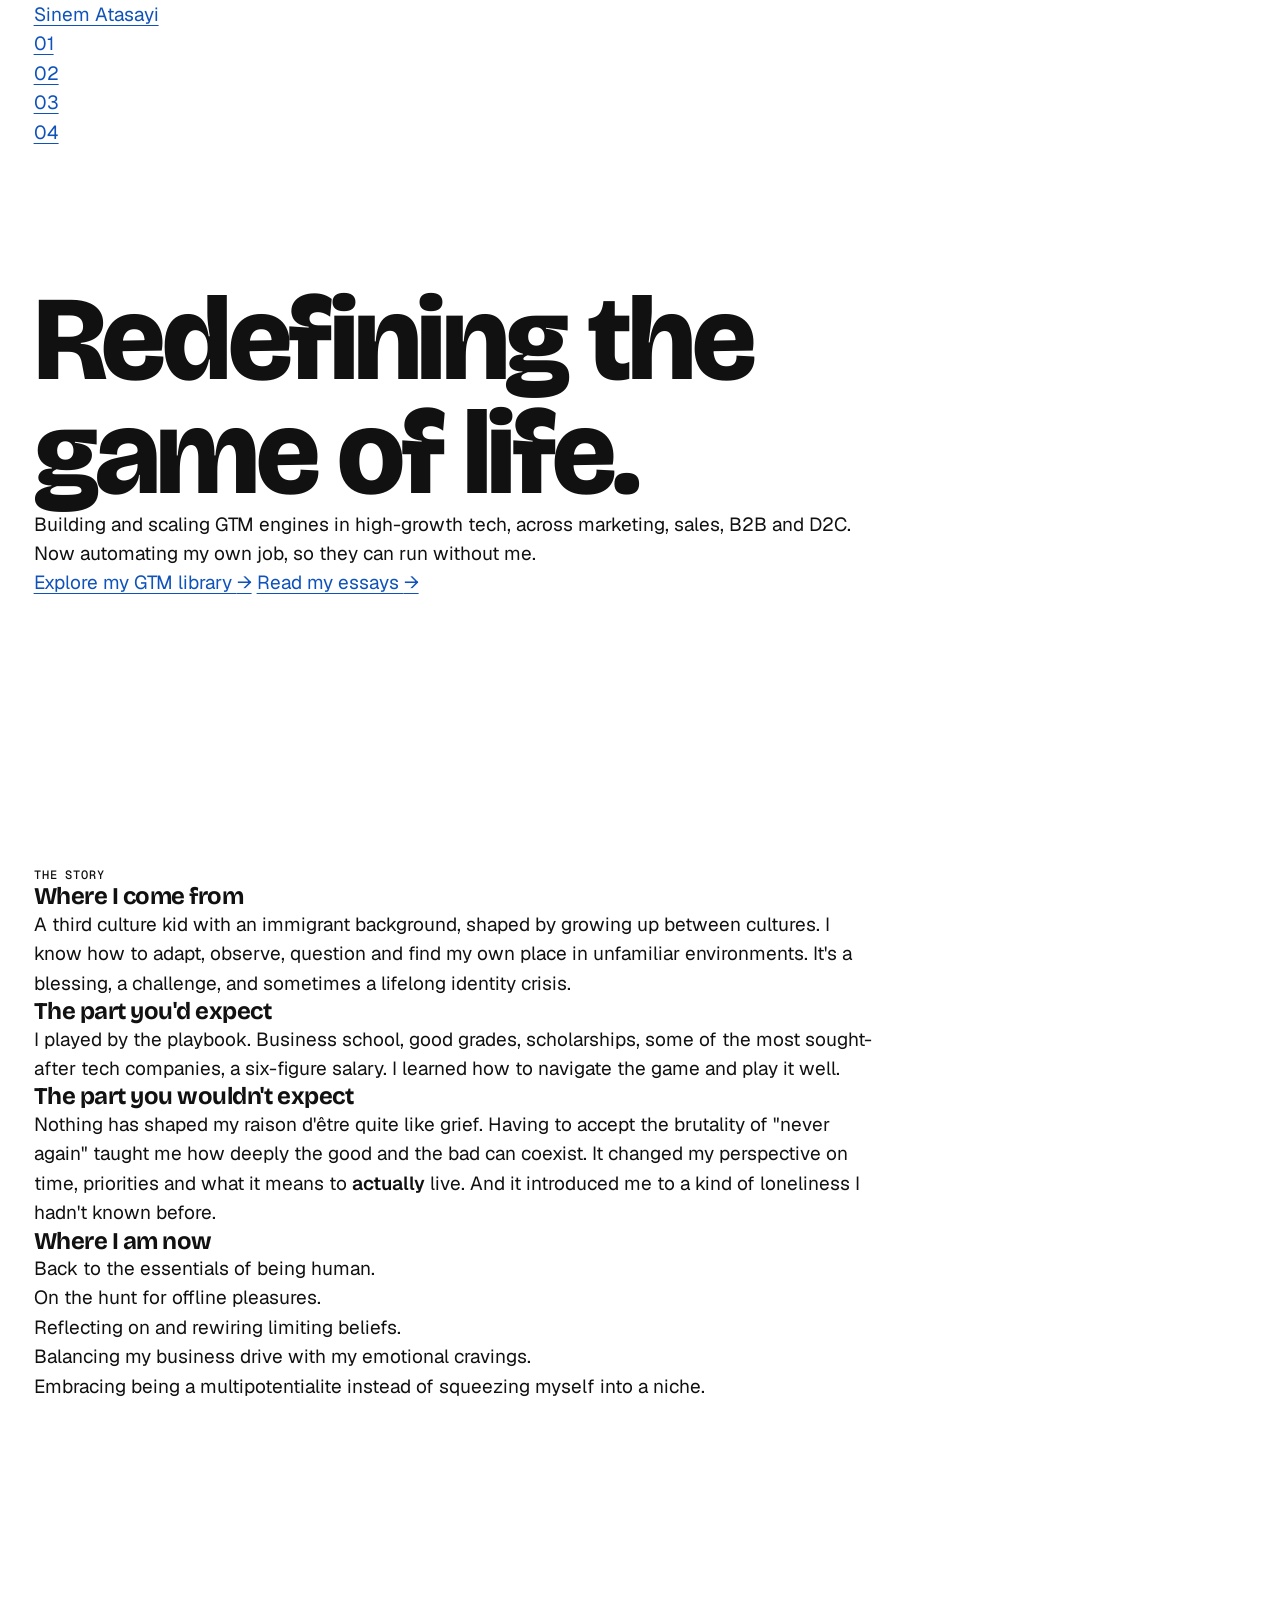
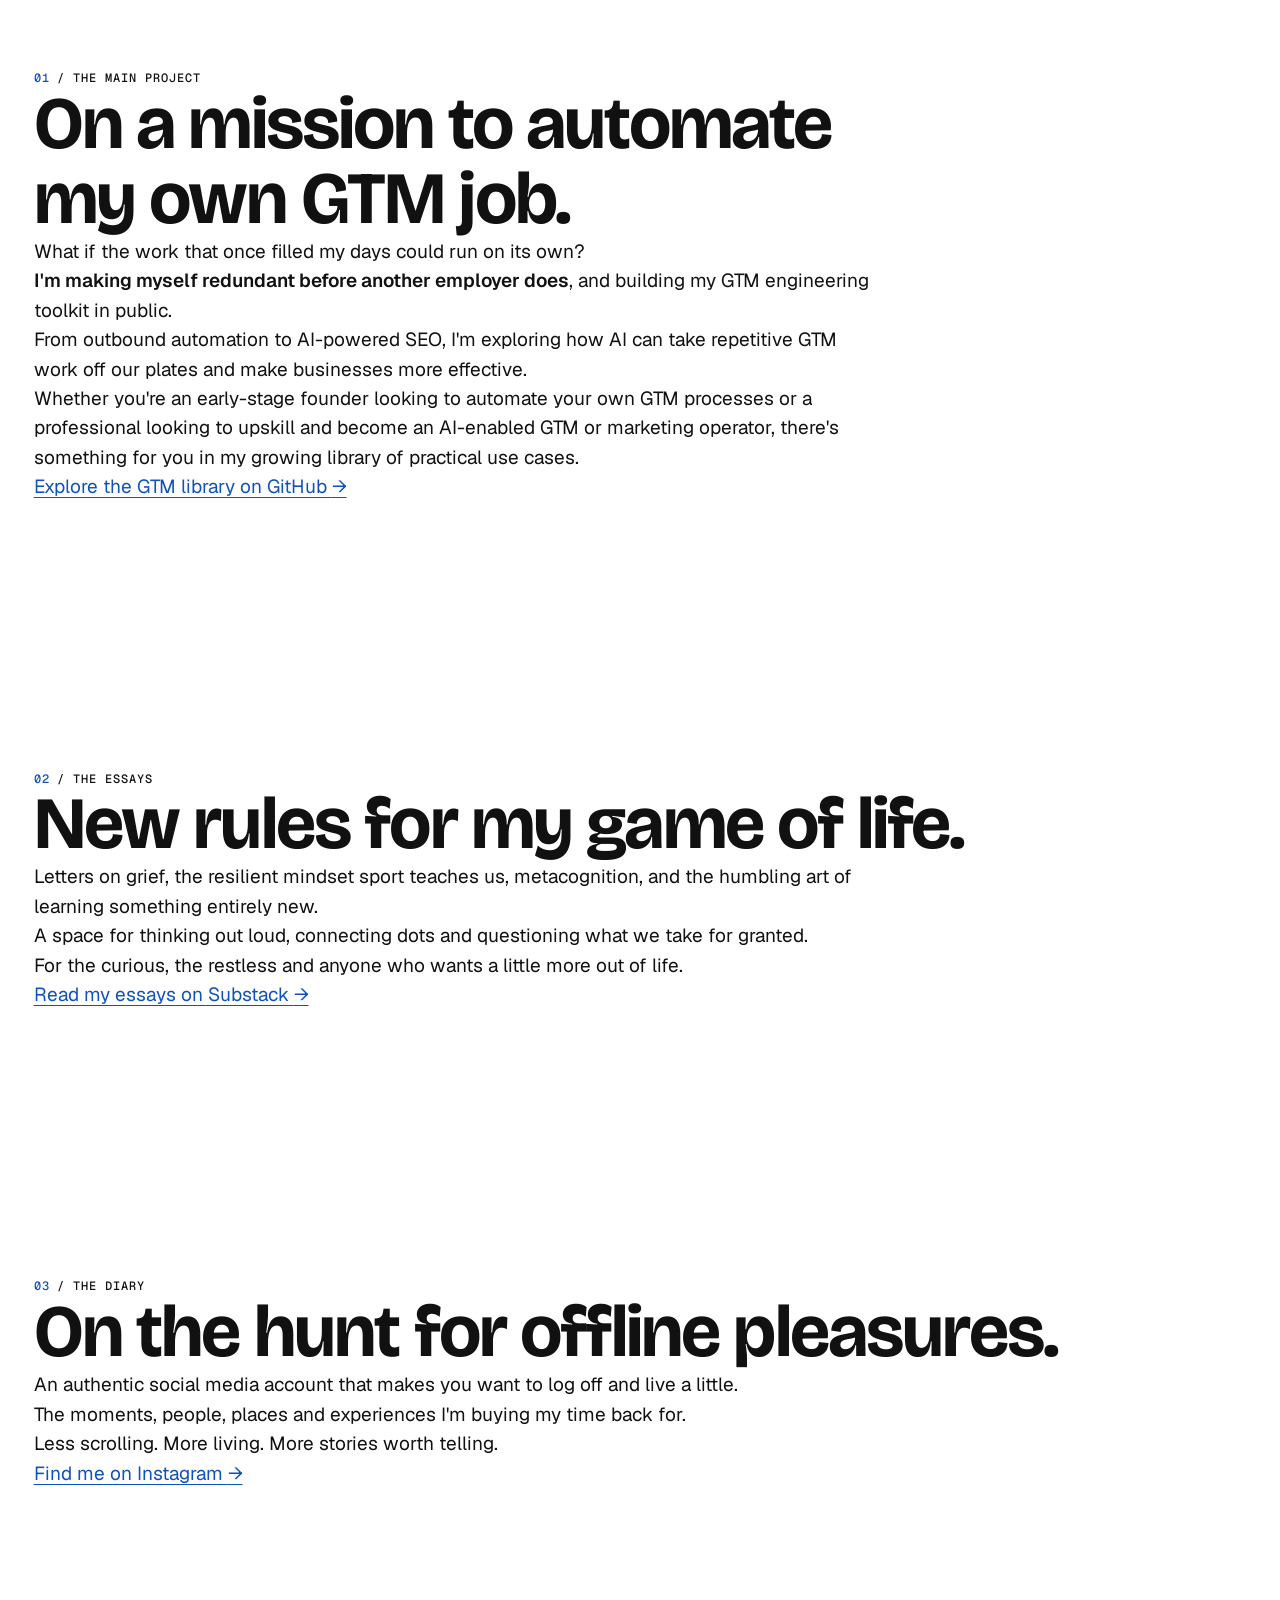
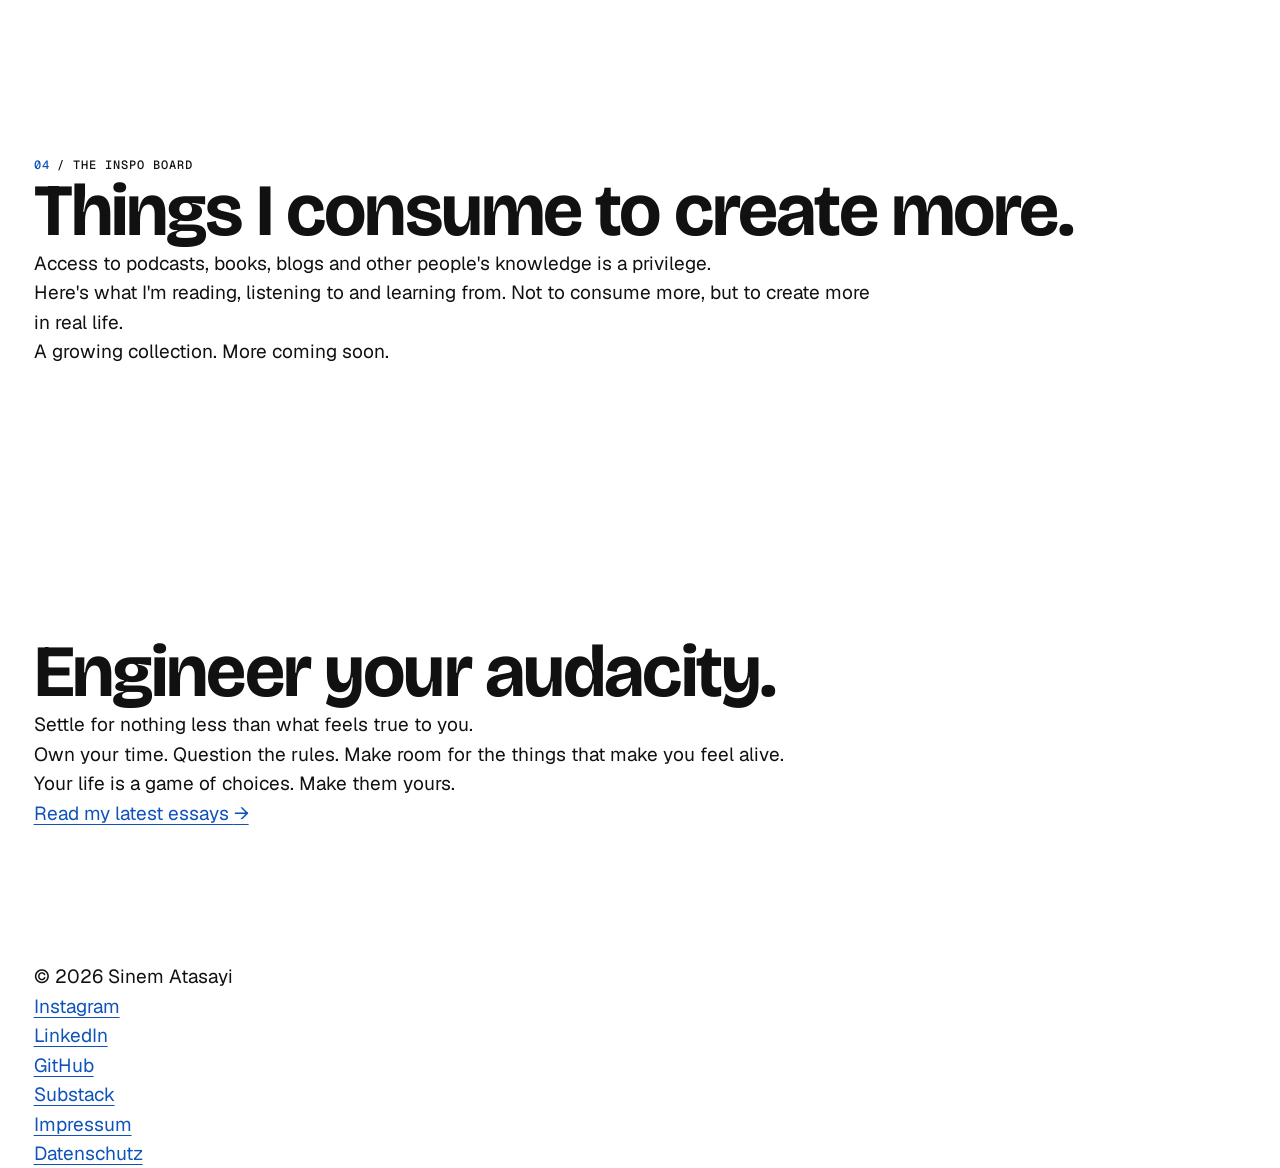
==== index.html @ 779e3afd "Add page structure, self-hosted fonts and design tokens - index.html: full copy in semantic HTML (na" ====
<!doctype html>
<html lang="en">
<head>
  <meta charset="utf-8">
  <meta name="viewport" content="width=device-width, initial-scale=1">

  <title>Sinem Atasayi — Redefining the game of life.</title>
  <meta name="description" content="Building and scaling GTM engines in high-growth tech, across marketing, sales, B2B and D2C. Now automating my own job, so they can run without me.">
  <link rel="canonical" href="https://sinematasayi.github.io/">

  <!-- Open Graph: how the link looks when shared on LinkedIn, WhatsApp, Slack etc. -->
  <meta property="og:type" content="website">
  <meta property="og:url" content="https://sinematasayi.github.io/">
  <meta property="og:title" content="Sinem Atasayi — Redefining the game of life.">
  <meta property="og:description" content="Building and scaling GTM engines in high-growth tech, across marketing, sales, B2B and D2C. Now automating my own job, so they can run without me.">
  <!-- TODO (Milestone 8): og:image, favicon, apple-touch-icon -->

  <!-- Preload: fetch the two fonts used at the top of the page first.
       "crossorigin" is required for fonts, even from your own site. -->
  <link rel="preload" href="assets/fonts/bricolage-grotesque-variable.woff2" as="font" type="font/woff2" crossorigin>
  <link rel="preload" href="assets/fonts/geist-variable.woff2" as="font" type="font/woff2" crossorigin>

  <!-- Styles: order matters — tokens first, because the others use them -->
  <link rel="stylesheet" href="assets/css/tokens.css">
  <link rel="stylesheet" href="assets/css/base.css">
  <link rel="stylesheet" href="assets/css/layout.css">
</head>
<body>

  <a class="skip-link" href="#content">Skip to content</a>

  <!-- ===================== NAV ===================== -->
  <header class="site-header">
    <nav class="nav" aria-label="Main">
      <a class="nav__name" href="#top">Sinem Atasayi</a>
      <ul class="nav__list">
        <li><a href="#main-project" aria-label="01, The Main Project">01</a></li>
        <li><a href="#essays" aria-label="02, The Essays">02</a></li>
        <li><a href="#diary" aria-label="03, The Diary">03</a></li>
        <li><a href="#inspo-board" aria-label="04, The Inspo Board">04</a></li>
      </ul>
    </nav>
  </header>

  <main id="content">

    <!-- ===================== HERO ===================== -->
    <section class="hero" id="top">
      <h1 class="hero__title">Redefining the game of life.</h1>
      <p class="hero__sub">Building and scaling GTM engines in high-growth tech, across marketing, sales, B2B and D2C. Now automating my own job, so they can run without me.</p>
      <p class="hero__links">
        <a class="button" href="https://github.com/sinematasayi/gtm-library">Explore my GTM library <span aria-hidden="true">→</span></a>
        <a class="button button--outline" href="https://substack.com/@sinemat">Read my essays <span aria-hidden="true">→</span></a>
      </p>
    </section>

    <!-- ===================== THE STORY ===================== -->
    <section class="story" id="story" aria-labelledby="story-title">
      <h2 class="label" id="story-title">The Story</h2>

      <article class="chapter">
        <h3 class="chapter__title">Where I come from</h3>
        <p>A third culture kid with an immigrant background, shaped by growing up between cultures. I know how to adapt, observe, question and find my own place in unfamiliar environments. It's a blessing, a challenge, and sometimes a lifelong identity crisis.</p>
      </article>

      <article class="chapter">
        <h3 class="chapter__title">The part you'd expect</h3>
        <p>I played by the playbook. Business school, good grades, scholarships, some of the most sought-after tech companies, a six-figure salary. I learned how to navigate the game and play it well.</p>
      </article>

      <article class="chapter">
        <h3 class="chapter__title">The part you wouldn't expect</h3>
        <p>Nothing has shaped my raison d'être quite like grief. Having to accept the brutality of "never again" taught me how deeply the good and the bad can coexist. It changed my perspective on time, priorities and what it means to <strong>actually</strong> live. And it introduced me to a kind of loneliness I hadn't known before.</p>
      </article>

      <article class="chapter">
        <h3 class="chapter__title">Where I am now</h3>
        <p>Back to the essentials of being human.</p>
        <p>On the hunt for offline pleasures.</p>
        <p>Reflecting on and rewiring limiting beliefs.</p>
        <p>Balancing my business drive with my emotional cravings.</p>
        <p>Embracing being a multipotentialite instead of squeezing myself into a niche.</p>
      </article>
    </section>

    <!-- ===================== 01 / THE MAIN PROJECT ===================== -->
    <section class="section section--project" id="main-project" aria-labelledby="project-title">
      <p class="label"><span class="label__num">01</span> / The Main Project</p>
      <h2 id="project-title">On a mission to automate my own GTM job.</h2>
      <p class="lede">What if the work that once filled my days could run on its own?</p>
      <p><strong>I'm making myself redundant before another employer does</strong>, and building my GTM engineering toolkit in public.</p>
      <p>From outbound automation to AI-powered SEO, I'm exploring how AI can take repetitive GTM work off our plates and make businesses more effective.</p>
      <p>Whether you're an early-stage founder looking to automate your own GTM processes or a professional looking to upskill and become an AI-enabled GTM or marketing operator, there's something for you in my growing library of practical use cases.</p>
      <!-- TODO (Milestone 4): unlabelled node-and-line diagram (visual only) -->
      <p><a class="button" href="https://github.com/sinematasayi/gtm-library">Explore the GTM library on GitHub <span aria-hidden="true">→</span></a></p>
    </section>

    <!-- ===================== 02 / THE ESSAYS ===================== -->
    <section class="section section--essays" id="essays" aria-labelledby="essays-title">
      <p class="label"><span class="label__num">02</span> / The Essays</p>
      <h2 id="essays-title">New rules for my game of life.</h2>
      <p>Letters on grief, the resilient mindset sport teaches us, metacognition, and the humbling art of learning something entirely new.</p>
      <p>A space for thinking out loud, connecting dots and questioning what we take for granted.</p>
      <p>For the curious, the restless and anyone who wants a little more out of life.</p>
      <p><a class="button" href="https://substack.com/@sinemat">Read my essays on Substack <span aria-hidden="true">→</span></a></p>
    </section>

    <!-- ===================== 03 / THE DIARY ===================== -->
    <section class="section section--diary" id="diary" aria-labelledby="diary-title">
      <p class="label"><span class="label__num">03</span> / The Diary</p>
      <h2 id="diary-title">On the hunt for offline pleasures.</h2>
      <p>An authentic social media account that makes you want to log off and live a little.</p>
      <p>The moments, people, places and experiences I'm buying my time back for.</p>
      <p>Less scrolling. More living. More stories worth telling.</p>
      <!-- TODO (Milestone 6): 5–7 self-hosted photos (location data removed) -->
      <p><a class="button" href="https://www.instagram.com/sinematasayi/">Find me on Instagram <span aria-hidden="true">→</span></a></p>
    </section>

    <!-- ===================== 04 / THE INSPO BOARD ===================== -->
    <section class="section section--inspo" id="inspo-board" aria-labelledby="inspo-title">
      <p class="label"><span class="label__num">04</span> / The Inspo Board</p>
      <h2 id="inspo-title">Things I consume to create more.</h2>
      <p>Access to podcasts, books, blogs and other people's knowledge is a privilege.</p>
      <p>Here's what I'm reading, listening to and learning from. Not to consume more, but to create more in real life.</p>
      <p>A growing collection. More coming soon.</p>
    </section>

    <!-- ===================== CLOSING ===================== -->
    <section class="closing" aria-labelledby="closing-title">
      <h2 class="closing__title" id="closing-title">Engineer your audacity.</h2>
      <p>Settle for nothing less than what feels true to you.</p>
      <p>Own your time. Question the rules. Make room for the things that make you feel alive.</p>
      <p>Your life is a game of choices. Make them yours.</p>
      <p><a class="button" href="https://substack.com/@sinemat">Read my latest essays <span aria-hidden="true">→</span></a></p>
    </section>

  </main>

  <!-- ===================== FOOTER ===================== -->
  <footer class="site-footer">
    <p>© 2026 Sinem Atasayi</p>
    <ul class="footer__links">
      <li><a href="https://www.instagram.com/sinematasayi/">Instagram</a></li>
      <li><a href="https://www.linkedin.com/in/sinem-atasayi/">LinkedIn</a></li>
      <li><a href="https://github.com/sinematasayi/gtm-library">GitHub</a></li>
      <li><a href="https://substack.com/@sinemat">Substack</a></li>
      <!-- PLACEHOLDER: Impressum URL to be added (Milestone 7) -->
      <li><a href="#" data-placeholder="impressum">Impressum</a></li>
      <!-- PLACEHOLDER: Datenschutz URL to be added (Milestone 7) -->
      <li><a href="#" data-placeholder="datenschutz">Datenschutz</a></li>
    </ul>
  </footer>

</body>
</html>
---- assets/css/tokens.css ----
/* =========================================================
   TOKENS — the design "dials"
   Every colour, font, size and spacing value lives here.
   Change a value once and it updates across the whole site.
   ========================================================= */

:root {
  /* ---------- Colours ---------- */
  --white:     #FFFFFF;  /* page background */
  --ink:       #111111;  /* text and headlines */
  --ink-muted: #5C5C5C;  /* small secondary text (6.7:1 on white, 5.7:1 on cream) */
  --cobalt:    #0F52BB;  /* links, section numbers, buttons, selected words */
  --cream:     #F7EDD3;  /* warm highlight panels — use sparingly */
  --rule:      #E8E8E8;  /* thin dividers only, never text */

  /* ---------- Font families ----------
     The names after the first one are fallbacks: shown for a split second
     while the real font loads (font-display: swap), or if it fails. */
  --font-display: "Bricolage Grotesque", ui-sans-serif, system-ui, sans-serif;
  --font-body:    "Geist", ui-sans-serif, system-ui, -apple-system, "Segoe UI", sans-serif;
  --font-mono:    "Geist Mono", ui-monospace, "SF Mono", Menlo, Consolas, monospace;

  /* ---------- Type sizes ----------
     clamp(smallest, preferred, largest): text grows smoothly with the
     screen width ("vw" = 1% of the window width) but never beyond the limits. */
  --text-xs:      0.75rem;                                    /* 12px  labels */
  --text-sm:      0.875rem;                                   /* 14px  small print */
  --text-base:    clamp(1.0625rem, 1rem + 0.25vw, 1.1875rem); /* 17–19px body */
  --text-lg:      clamp(1.25rem, 1.1rem + 0.6vw, 1.5rem);     /* 20–24px */
  --text-xl:      clamp(1.75rem, 1.4rem + 1.6vw, 2.75rem);    /* 28–44px */
  --text-2xl:     clamp(2.5rem, 1.8rem + 3.5vw, 5rem);        /* 40–80px section headlines */
  --text-display: clamp(3rem, 1.5rem + 7.5vw, 9.5rem);        /* 48–152px hero */

  /* Line height and letter spacing */
  --leading-tight: 0.95;   /* huge headlines */
  --leading-snug:  1.1;    /* other headlines */
  --leading-body:  1.55;   /* reading text */
  --tracking-display: -0.03em;
  --tracking-label:    0.08em;
  --measure: 65ch;         /* max line length for reading (~65 characters) */

  /* ---------- Spacing (8px steps) ---------- */
  --space-1: 0.5rem;  /*   8px */
  --space-2: 1rem;    /*  16px */
  --space-3: 1.5rem;  /*  24px */
  --space-4: 2rem;    /*  32px */
  --space-5: 3rem;    /*  48px */
  --space-6: 4rem;    /*  64px */
  --space-7: 6rem;    /*  96px */
  --space-8: 8rem;    /* 128px */
  --section-space: clamp(4rem, 2rem + 8vw, 10rem); /* gap between big sections */

  /* ---------- Layout ---------- */
  --max-width:  90rem;                              /* 1440px */
  --gutter:     clamp(1rem, 0.5rem + 2vw, 2.5rem);  /* page side margin: 16px on phones */
  --column-gap: clamp(1rem, 0.5rem + 1.5vw, 2rem);

  /* ---------- Details ---------- */
  --radius: 2px;                    /* restrained rounding */
  --border: 1px solid var(--rule);
  --duration: 180ms;                /* hover transitions */
  --ease: cubic-bezier(0.2, 0.7, 0.2, 1);
}
---- assets/css/base.css ----
/* =========================================================
   BASE — fonts, reset and default text styles
   ========================================================= */

/* ---------- Fonts (self-hosted, no external requests) ----------
   Each block tells the browser: "this font name lives in this file
   and covers these weights". Weight ranges match the actual files.
   font-display: swap = show text right away in a fallback font,
   then switch once the real font has loaded. */

@font-face {
  font-family: "Bricolage Grotesque";
  src: url("../fonts/bricolage-grotesque-variable.woff2") format("woff2");
  font-weight: 200 800;
  font-stretch: 75% 100%;   /* the "width" dial */
  font-style: normal;
  font-display: swap;
}

@font-face {
  font-family: "Geist";
  src: url("../fonts/geist-variable.woff2") format("woff2");
  font-weight: 100 900;
  font-style: normal;
  font-display: swap;
}

@font-face {
  font-family: "Geist";
  src: url("../fonts/geist-italic-variable.woff2") format("woff2");
  font-weight: 100 900;
  font-style: italic;
  font-display: swap;
}

@font-face {
  font-family: "Geist Mono";
  src: url("../fonts/geist-mono-variable.woff2") format("woff2");
  font-weight: 100 900;
  font-style: normal;
  font-display: swap;
}

@font-face {
  font-family: "Geist Mono";
  src: url("../fonts/geist-mono-italic-variable.woff2") format("woff2");
  font-weight: 100 900;
  font-style: italic;
  font-display: swap;
}

/* ---------- Reset: remove browser quirks ---------- */

*, *::before, *::after { box-sizing: border-box; }

html {
  -webkit-text-size-adjust: 100%;
  text-size-adjust: 100%;
}

/* Smooth scrolling for nav links — only if the visitor hasn't asked for less motion */
@media (prefers-reduced-motion: no-preference) {
  html { scroll-behavior: smooth; }
}

body {
  margin: 0;
  background: var(--white);
  color: var(--ink);
  font-family: var(--font-body);
  font-size: var(--text-base);
  line-height: var(--leading-body);
  -webkit-font-smoothing: antialiased;
  -moz-osx-font-smoothing: grayscale;
}

h1, h2, h3, p, ul, ol, figure, blockquote { margin: 0; }
ul[class], ol[class] { list-style: none; padding: 0; }
img, svg { display: block; max-width: 100%; height: auto; }

/* ---------- Default text styles ---------- */

h1, h2, h3 {
  font-family: var(--font-display);
  font-weight: 700;
  line-height: var(--leading-snug);
  letter-spacing: -0.02em;
  text-wrap: balance;      /* evens out line lengths in headlines */
}

h1 {
  font-size: var(--text-display);
  font-weight: 800;
  line-height: var(--leading-tight);
  letter-spacing: var(--tracking-display);
}

h2 {
  font-size: var(--text-2xl);
  line-height: 1.02;
  letter-spacing: -0.025em;
}

h3 { font-size: var(--text-lg); }

p {
  max-width: var(--measure);
  text-wrap: pretty;       /* avoids a single lonely word on the last line */
}

strong { font-weight: 600; }

a {
  color: var(--cobalt);
  text-decoration-line: underline;
  text-decoration-thickness: 1px;
  text-underline-offset: 0.2em;
}
a:hover { text-decoration-thickness: 2px; }

/* Visible focus ring for keyboard users */
:focus-visible {
  outline: 2px solid var(--cobalt);
  outline-offset: 3px;
}

::selection { background: var(--cobalt); color: var(--white); }

/* ---------- Small shared text styles ---------- */

/* Mono label: "01 / The Main Project" — shown in capitals */
.label {
  font-family: var(--font-mono);
  font-size: var(--text-xs);
  font-weight: 500;
  line-height: 1.4;
  letter-spacing: var(--tracking-label);
  text-transform: uppercase;
}
.label__num { color: var(--cobalt); }

/* "Skip to content": hidden until a keyboard user presses Tab */
.skip-link {
  position: absolute;
  left: var(--gutter);
  top: var(--space-1);
  z-index: 100;
  padding: var(--space-1) var(--space-2);
  background: var(--ink);
  color: var(--white);
  transform: translateY(-200%);
}
.skip-link:focus { transform: none; }

/* Respect "reduce motion" settings everywhere */
@media (prefers-reduced-motion: reduce) {
  *, *::before, *::after {
    transition-duration: 0.01ms !important;
    animation-duration: 0.01ms !important;
  }
}
---- assets/css/layout.css ----
/* =========================================================
   LAYOUT — page frame and grid
   ========================================================= */

/* ---------- Page frame ----------
   Sections stretch edge to edge (so a background colour or grid
   pattern can fill the full width), while their content stays
   within --max-width and keeps a side margin of --gutter.
   The max() picks whichever is larger: the normal side margin,
   or the extra space needed to centre content on wide screens. */
.site-header,
main > section,
.site-footer {
  padding-inline: max(var(--gutter), calc((100% - var(--max-width)) / 2 + var(--gutter)));
}

main > section {
  padding-block: var(--section-space);
}

/* ---------- 12-column grid ----------
   4 columns on phones, 6 on tablets, 12 on laptops and up.
   Use with e.g.  <div class="grid">  and place children with
   grid-column, e.g.  grid-column: 1 / span 6;  */
.grid {
  display: grid;
  grid-template-columns: repeat(4, minmax(0, 1fr));
  column-gap: var(--column-gap);
}

@media (min-width: 40em) {   /* 640px and wider */
  .grid { grid-template-columns: repeat(6, minmax(0, 1fr)); }
}

@media (min-width: 64em) {   /* 1024px and wider */
  .grid { grid-template-columns: repeat(12, minmax(0, 1fr)); }
}

/* Thin divider line */
.rule {
  border: 0;
  border-top: var(--border);
  margin: 0;
}
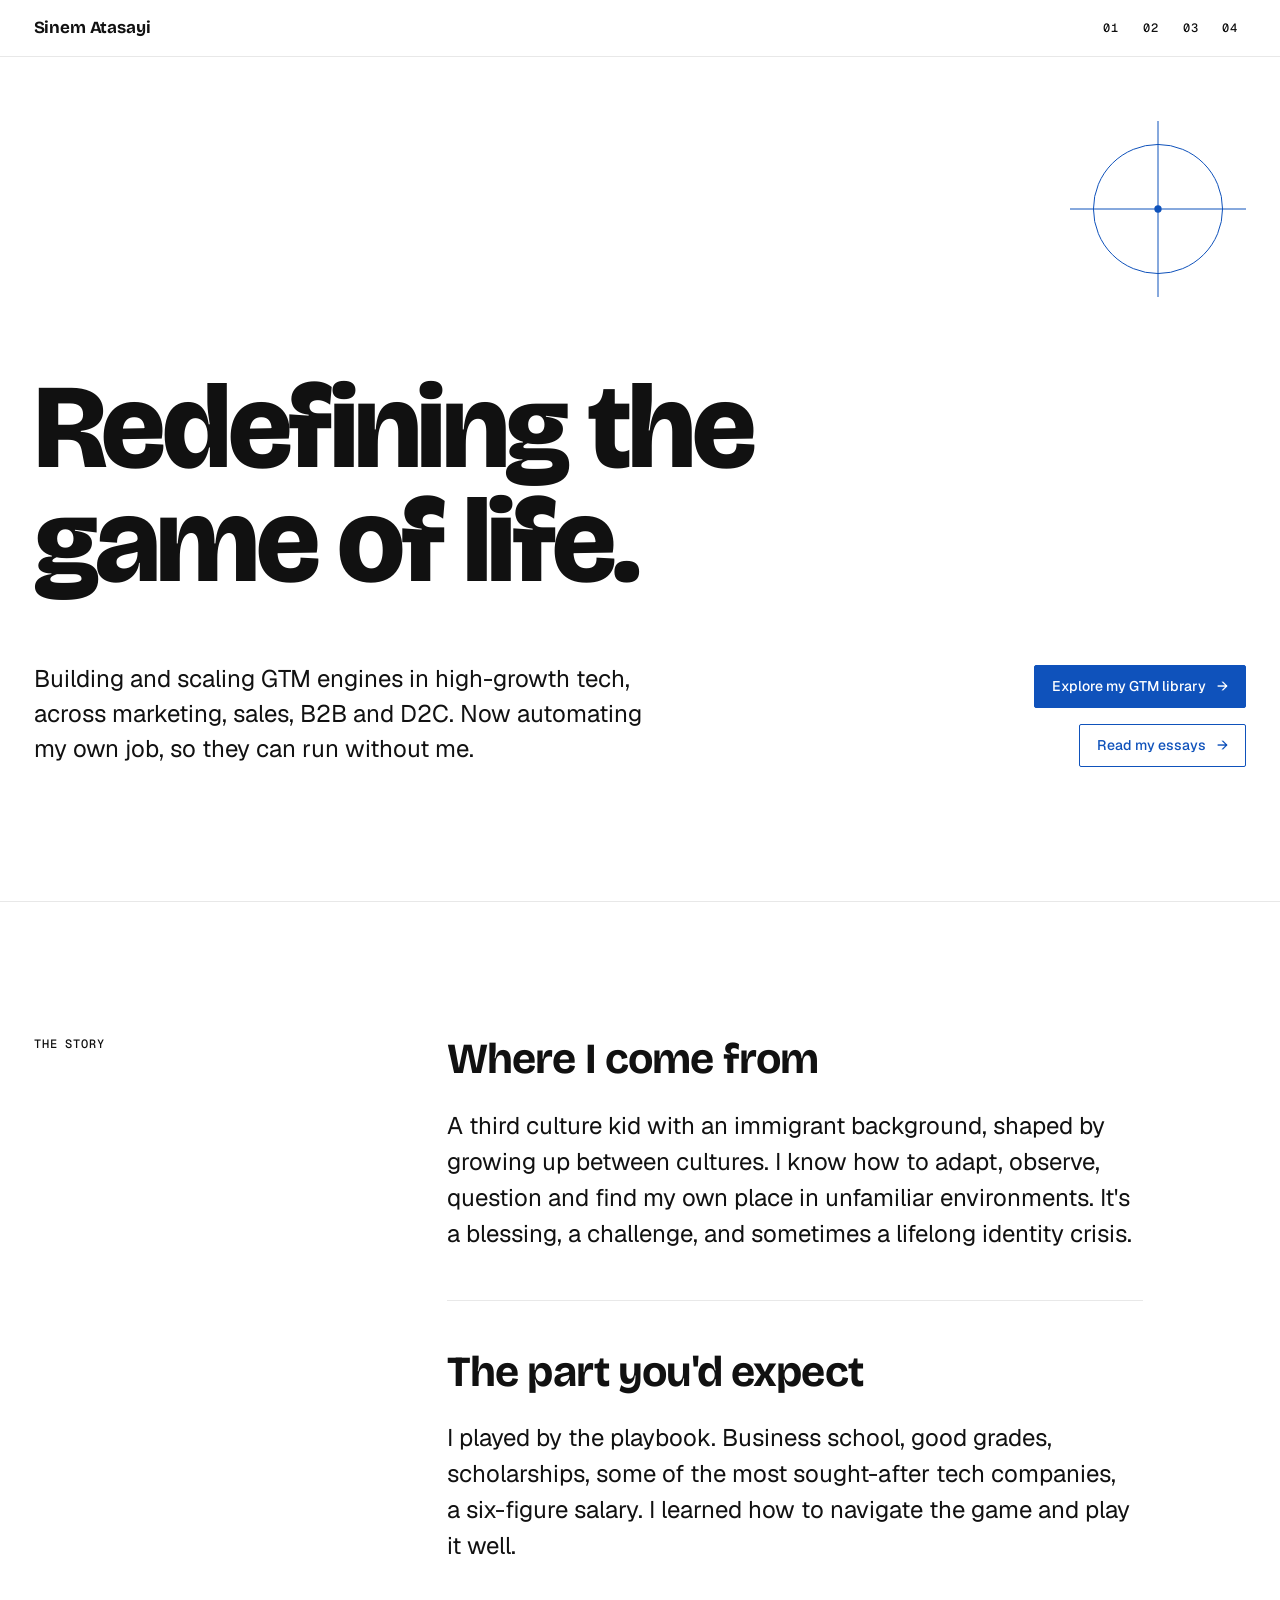
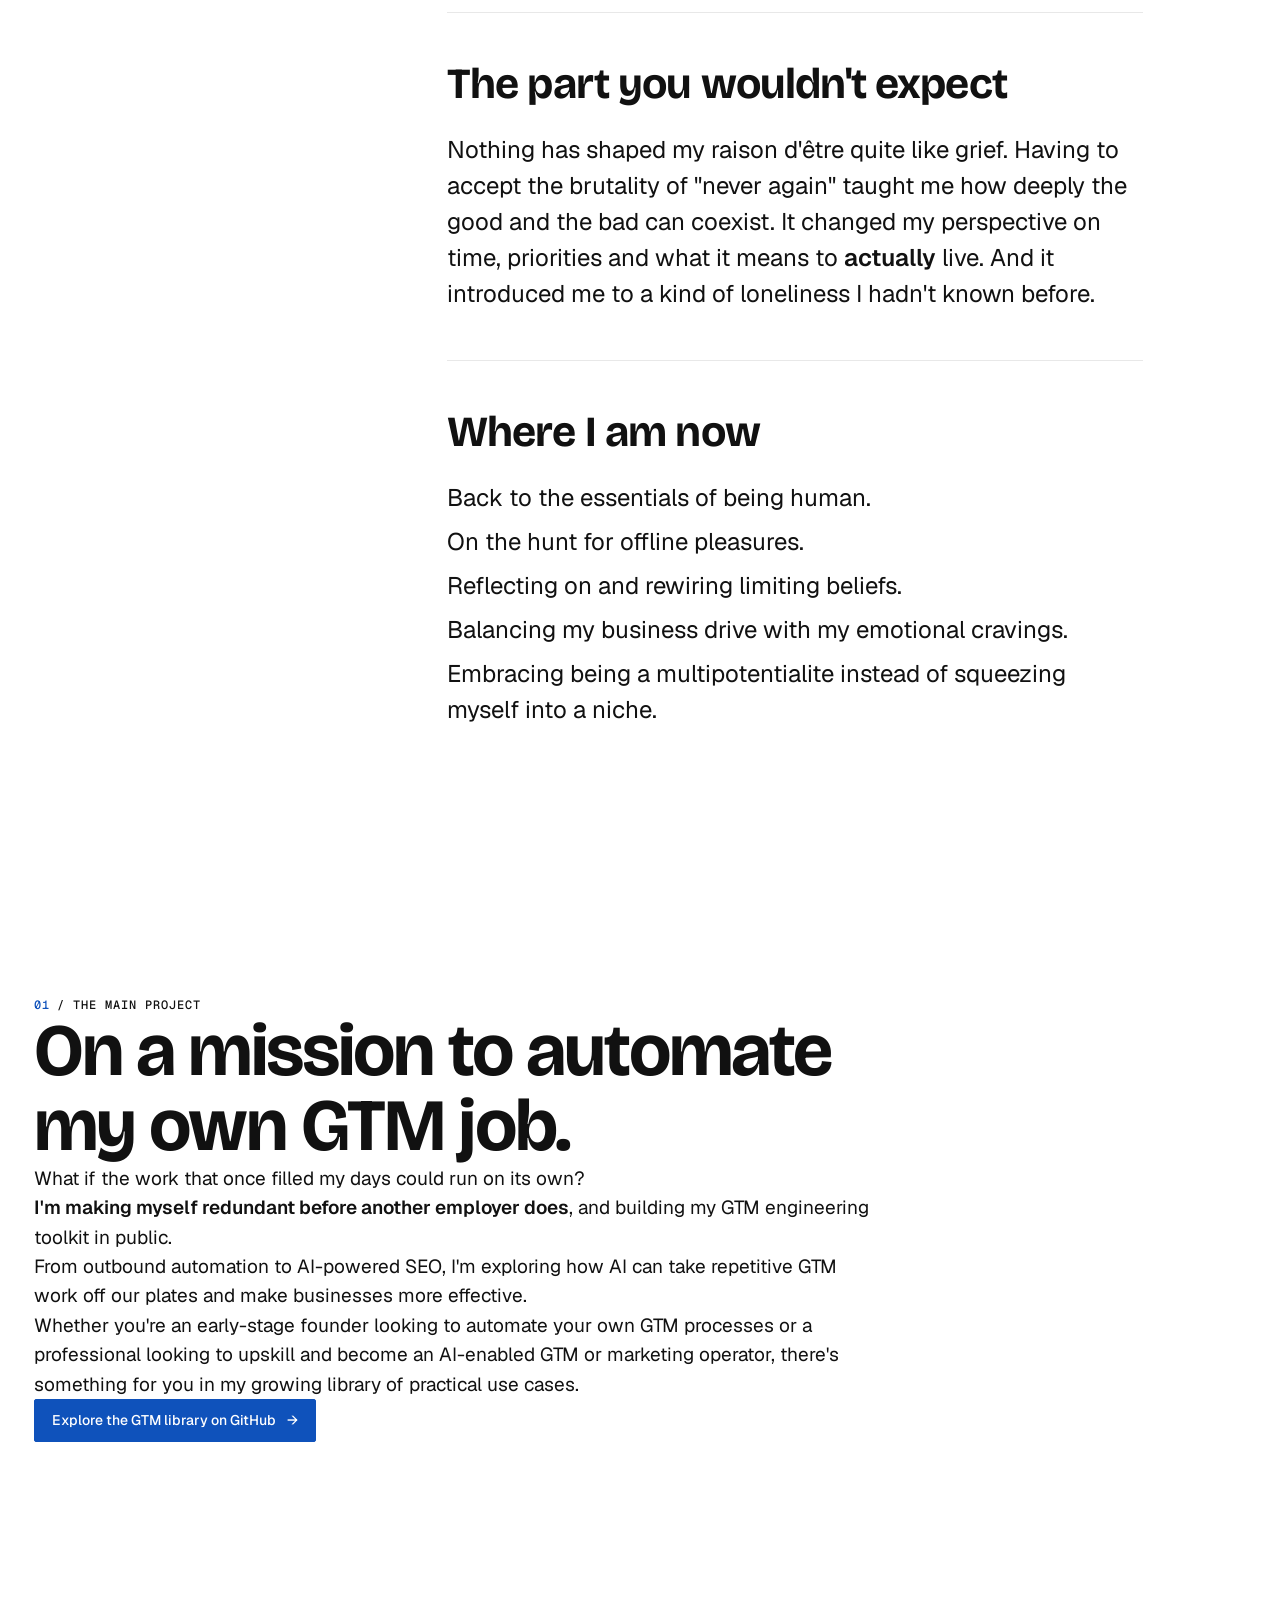
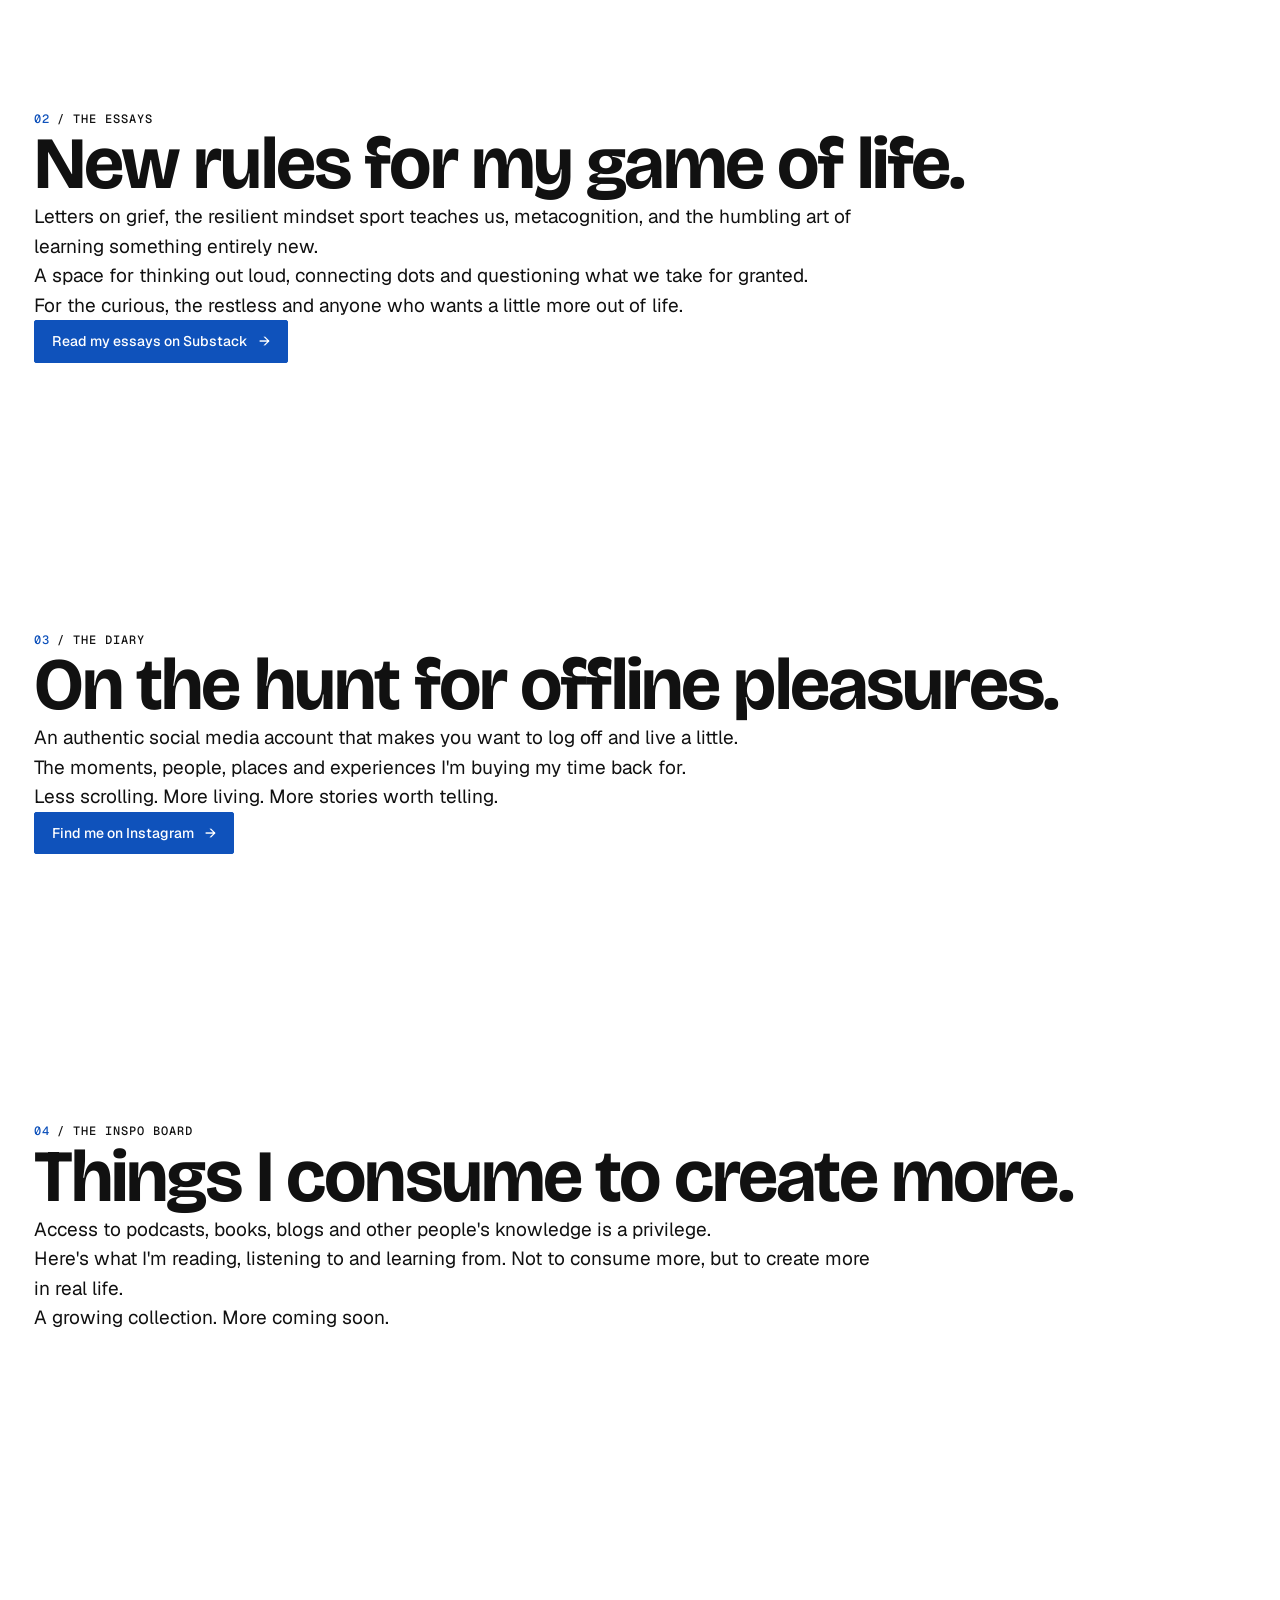
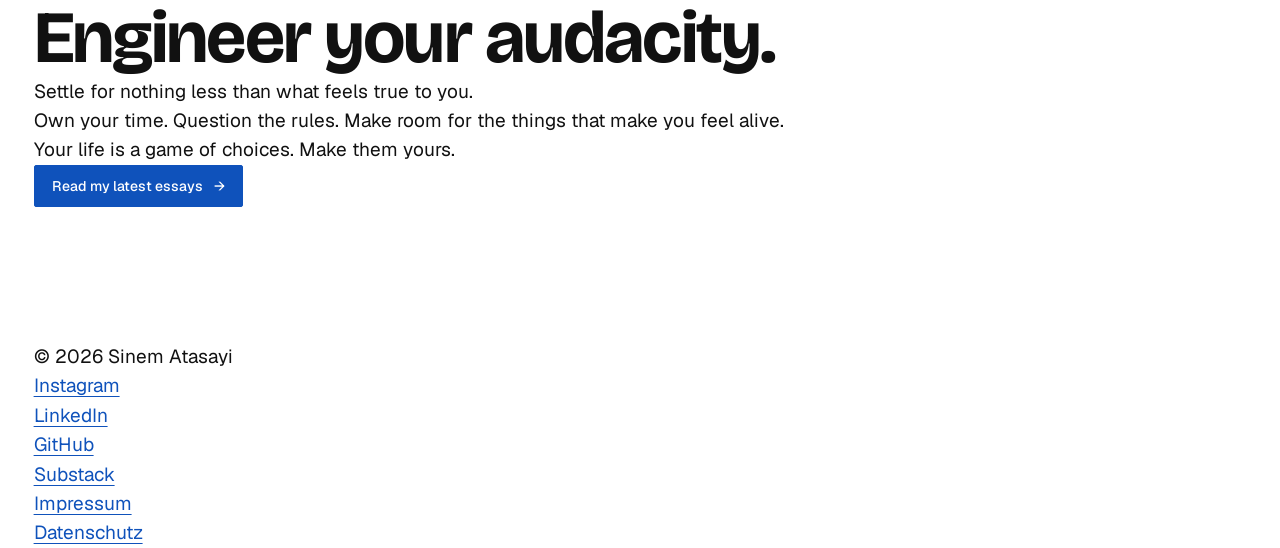
==== commit a6a203b4: "Style nav, hero and story (milestone 3) - Sticky nav with name and numbered section links - Shared b" ====
--- a/index.html
+++ b/index.html
@@ -24,6 +24,7 @@
   <link rel="stylesheet" href="assets/css/tokens.css">
   <link rel="stylesheet" href="assets/css/base.css">
   <link rel="stylesheet" href="assets/css/layout.css">
+  <link rel="stylesheet" href="assets/css/sections.css">
 </head>
 <body>
 
@@ -45,7 +46,14 @@
   <main id="content">
 
     <!-- ===================== HERO ===================== -->
-    <section class="hero" id="top">
+    <section class="hero grid" id="top">
+      <!-- Decorative mark: circle + crosshair. aria-hidden = screen readers skip it -->
+      <svg class="hero__mark" aria-hidden="true" focusable="false" viewBox="0 0 120 120">
+        <circle cx="60" cy="60" r="44" />
+        <circle cx="60" cy="60" r="2.5" class="hero__mark-dot" />
+        <line x1="0" y1="60" x2="120" y2="60" />
+        <line x1="60" y1="0" x2="60" y2="120" />
+      </svg>
       <h1 class="hero__title">Redefining the game of life.</h1>
       <p class="hero__sub">Building and scaling GTM engines in high-growth tech, across marketing, sales, B2B and D2C. Now automating my own job, so they can run without me.</p>
       <p class="hero__links">
@@ -55,8 +63,12 @@
     </section>
 
     <!-- ===================== THE STORY ===================== -->
-    <section class="story" id="story" aria-labelledby="story-title">
-      <h2 class="label" id="story-title">The Story</h2>
+    <section class="story grid" id="story" aria-labelledby="story-title">
+      <div class="story__aside">
+        <h2 class="label story__label" id="story-title">The Story</h2>
+      </div>
+
+      <div class="story__chapters">
 
       <article class="chapter">
         <h3 class="chapter__title">Where I come from</h3>
@@ -73,7 +85,7 @@
         <p>Nothing has shaped my raison d'être quite like grief. Having to accept the brutality of "never again" taught me how deeply the good and the bad can coexist. It changed my perspective on time, priorities and what it means to <strong>actually</strong> live. And it introduced me to a kind of loneliness I hadn't known before.</p>
       </article>
 
-      <article class="chapter">
+      <article class="chapter chapter--lines">
         <h3 class="chapter__title">Where I am now</h3>
         <p>Back to the essentials of being human.</p>
         <p>On the hunt for offline pleasures.</p>
@@ -81,6 +93,7 @@
         <p>Balancing my business drive with my emotional cravings.</p>
         <p>Embracing being a multipotentialite instead of squeezing myself into a niche.</p>
       </article>
+      </div>
     </section>
 
     <!-- ===================== 01 / THE MAIN PROJECT ===================== -->
--- a/assets/css/tokens.css
+++ b/assets/css/tokens.css
@@ -54,6 +54,7 @@
   --max-width:  90rem;                              /* 1440px */
   --gutter:     clamp(1rem, 0.5rem + 2vw, 2.5rem);  /* page side margin: 16px on phones */
   --column-gap: clamp(1rem, 0.5rem + 1.5vw, 2rem);
+  --nav-height: 3.5rem;                             /* 56px sticky bar */
 
   /* ---------- Details ---------- */
   --radius: 2px;                    /* restrained rounding */
--- a/assets/css/layout.css
+++ b/assets/css/layout.css
@@ -36,6 +36,101 @@
   .grid { grid-template-columns: repeat(12, minmax(0, 1fr)); }
 }
 
+/* When a nav link jumps to a section, stop just below the sticky bar
+   instead of hiding the section's top behind it */
+[id] { scroll-margin-top: var(--nav-height); }
+
+/* ---------- Nav (sticky top bar) ---------- */
+.site-header {
+  position: sticky;
+  top: 0;
+  z-index: 10;
+  background: var(--white);
+  border-bottom: var(--border);
+}
+
+.nav {
+  display: flex;
+  align-items: center;
+  justify-content: space-between;
+  height: var(--nav-height);
+}
+
+.nav__name {
+  font-family: var(--font-display);
+  font-weight: 700;
+  font-size: 1.0625rem;
+  letter-spacing: -0.01em;
+  color: var(--ink);
+  text-decoration: none;
+}
+
+.nav__list {
+  display: flex;
+  gap: var(--space-1);
+  height: 100%;
+}
+
+.nav__list a {
+  /* Full bar height = big, easy tap target on phones */
+  display: flex;
+  align-items: center;
+  height: 100%;
+  padding-inline: var(--space-1);
+  font-family: var(--font-mono);
+  font-size: var(--text-xs);
+  font-weight: 500;
+  letter-spacing: var(--tracking-label);
+  color: var(--ink);
+  text-decoration: none;
+  transition: color var(--duration) var(--ease);
+}
+
+.nav__name:hover,
+.nav__list a:hover { color: var(--cobalt); }
+
+/* ---------- Buttons ---------- */
+.button {
+  display: inline-flex;
+  align-items: center;
+  gap: 0.75em;
+  padding: 0.85em 1.25em;
+  border: 1px solid var(--cobalt);
+  border-radius: var(--radius);
+  background: var(--cobalt);
+  color: var(--white);
+  font-family: var(--font-body);
+  font-size: var(--text-sm);
+  font-weight: 500;
+  line-height: 1.2;
+  text-decoration: none;
+  transition: background-color var(--duration) var(--ease),
+              border-color var(--duration) var(--ease),
+              color var(--duration) var(--ease);
+}
+
+.button:hover {
+  background: var(--ink);
+  border-color: var(--ink);
+}
+
+.button--outline {
+  background: transparent;
+  color: var(--cobalt);
+}
+
+.button--outline:hover {
+  background: var(--cobalt);
+  border-color: var(--cobalt);
+  color: var(--white);
+}
+
+/* The arrow nudges right on hover */
+.button span[aria-hidden] {
+  transition: transform var(--duration) var(--ease);
+}
+.button:hover span[aria-hidden] { transform: translateX(3px); }
+
 /* Thin divider line */
 .rule {
   border: 0;
--- a/assets/css/sections.css
+++ b/assets/css/sections.css
@@ -0,0 +1,140 @@
+/* =========================================================
+   SECTIONS — each section's own character
+   Mobile first: the plain rules are for phones; the
+   @media blocks add the wider layouts on top.
+   ========================================================= */
+
+
+/* =================== HERO =================== */
+
+.hero {
+  padding-block: var(--space-5) var(--section-space);
+  row-gap: var(--space-4);
+  align-content: end;
+}
+
+/* Everything spans the full width on phones */
+.hero > * { grid-column: 1 / -1; }
+
+.hero__mark {
+  justify-self: end;
+  width: clamp(4.5rem, 3rem + 10vw, 12rem);
+  margin-bottom: var(--space-2);
+  fill: none;
+  stroke: var(--cobalt);
+  stroke-width: 1;
+  vector-effect: non-scaling-stroke;
+}
+.hero__mark line,
+.hero__mark circle { vector-effect: non-scaling-stroke; }
+.hero__mark-dot { fill: var(--cobalt); stroke: none; }
+
+.hero__title {
+  max-width: 14ch;   /* keeps the headline breaking into 2–3 strong lines */
+}
+
+.hero__sub {
+  font-size: var(--text-lg);
+  line-height: 1.45;
+  max-width: 38ch;
+}
+
+.hero__links {
+  display: flex;
+  flex-wrap: wrap;
+  gap: var(--space-2);
+}
+
+/* Laptop and up: hero fills the first screen; sub-line left, buttons right */
+@media (min-width: 64em) {
+  .hero {
+    /* fill the first screen, but never taller than ~900px on big monitors */
+    min-height: min(calc(100svh - var(--nav-height)), 56rem);
+    padding-block-start: var(--space-6);
+    /* 3 rows: mark at the top · stretchy middle · sub-line + buttons */
+    grid-template-rows: auto 1fr auto;
+    align-content: stretch;
+  }
+
+  .hero__mark {
+    grid-column: 10 / -1;
+    grid-row: 1;
+    align-self: start;
+    margin-bottom: 0;
+  }
+
+  .hero__title {
+    grid-column: 1 / -1;
+    grid-row: 2;
+    align-self: end;   /* headline sits at the bottom of the middle row */
+  }
+
+  .hero__sub {
+    grid-column: 1 / span 7;
+    grid-row: 3;
+    margin-top: var(--space-4);
+  }
+
+  .hero__links {
+    grid-column: 9 / -1;
+    grid-row: 3;
+    justify-content: flex-end;
+    align-self: end;
+  }
+}
+
+
+/* =================== THE STORY =================== */
+
+.story {
+  border-top: var(--border);
+  row-gap: var(--space-5);
+}
+
+.story__aside,
+.story__chapters { grid-column: 1 / -1; }
+
+.story__label { color: var(--ink); }
+
+.chapter {
+  padding-block: var(--space-5);
+  border-top: var(--border);
+}
+.chapter:first-child {
+  border-top: 0;
+  padding-top: 0;
+}
+.chapter:last-child { padding-bottom: 0; }
+
+.chapter__title {
+  font-size: var(--text-xl);
+  line-height: 1.1;
+  margin-bottom: var(--space-3);
+}
+
+.chapter p {
+  font-size: var(--text-lg);
+  line-height: 1.5;
+}
+
+.chapter p + p { margin-top: var(--space-2); }
+
+/* "Where I am now": short stacked lines, read like a list of intentions */
+.chapter--lines p + p { margin-top: var(--space-1); }
+
+/* Tablet: label left, chapters right */
+@media (min-width: 40em) {
+  .story__aside    { grid-column: 1 / span 2; }
+  .story__chapters { grid-column: 3 / -1; }
+}
+
+/* Laptop: narrow label column that stays in view while chapters scroll */
+@media (min-width: 64em) {
+  .story__aside    { grid-column: 1 / span 3; }
+  .story__chapters { grid-column: 5 / span 7; }
+
+  .story__label {
+    position: sticky;
+    top: calc(var(--nav-height) + var(--space-4));
+  }
+}
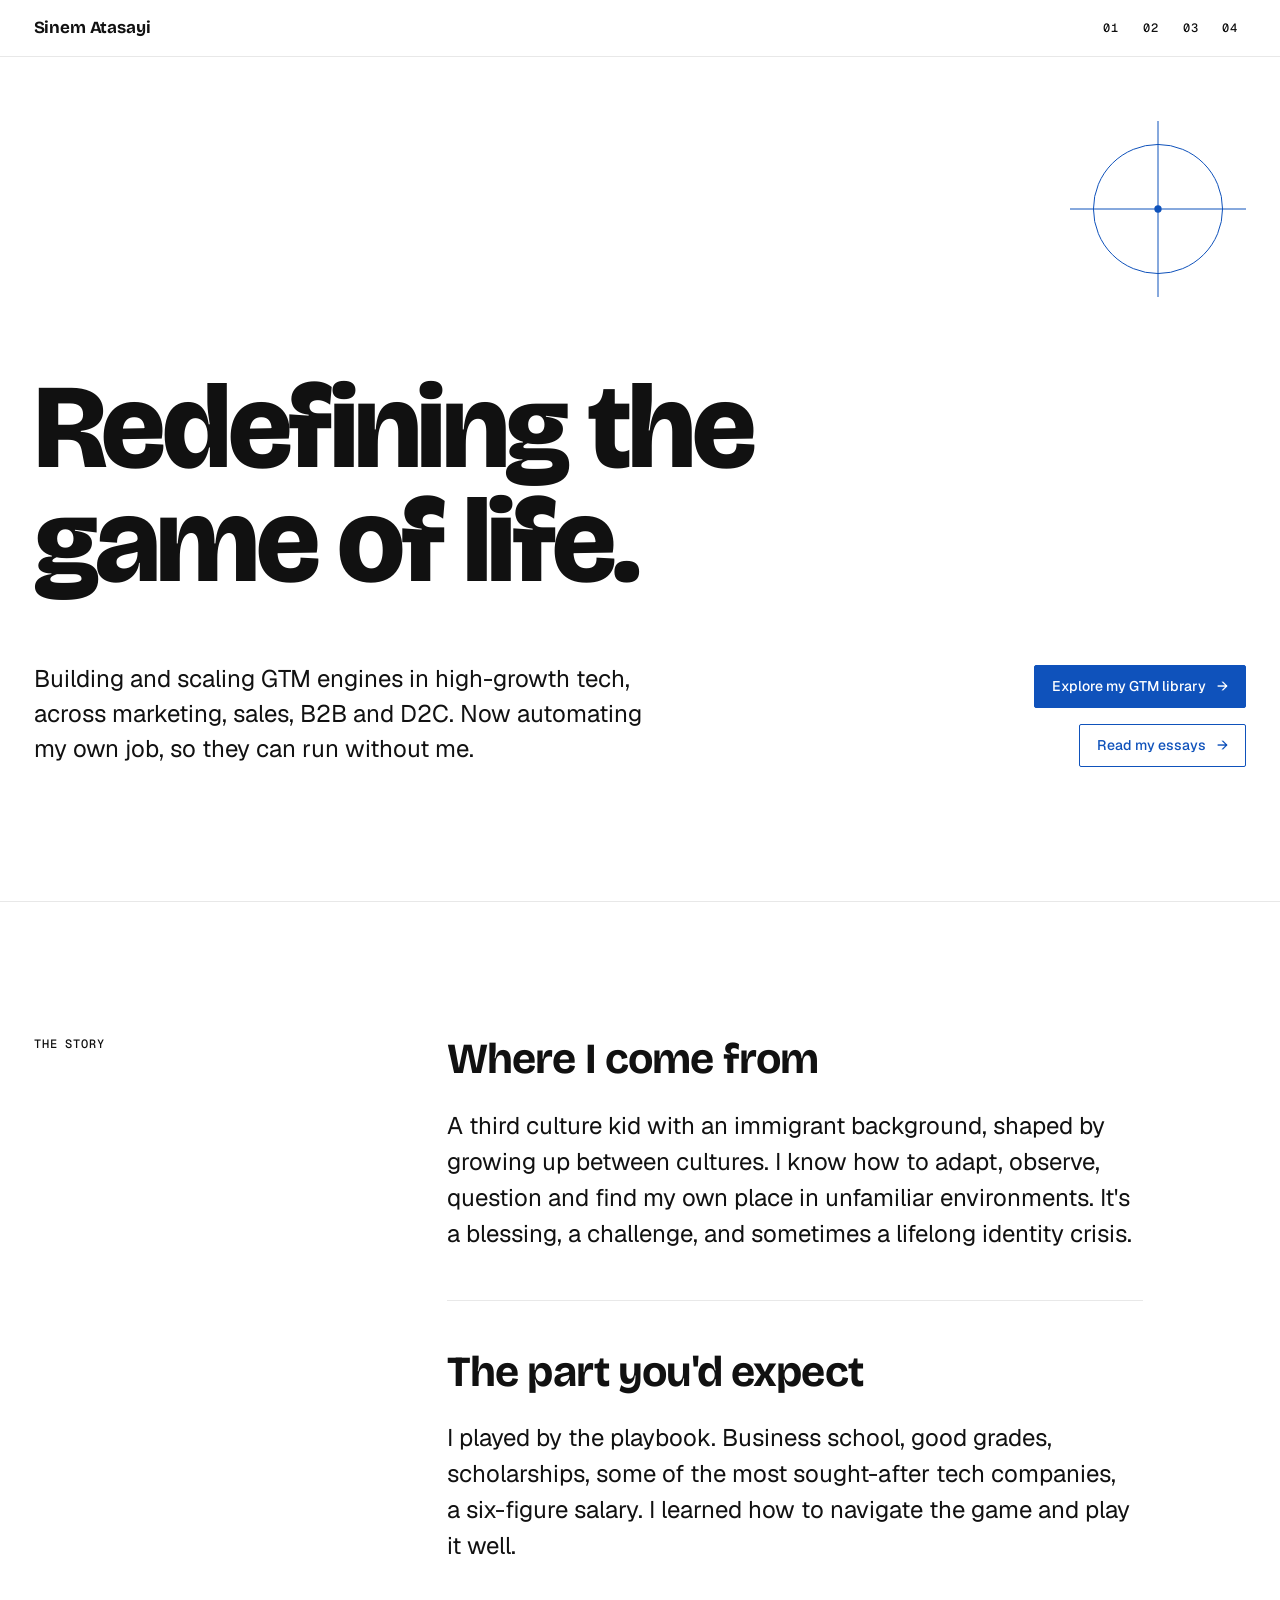
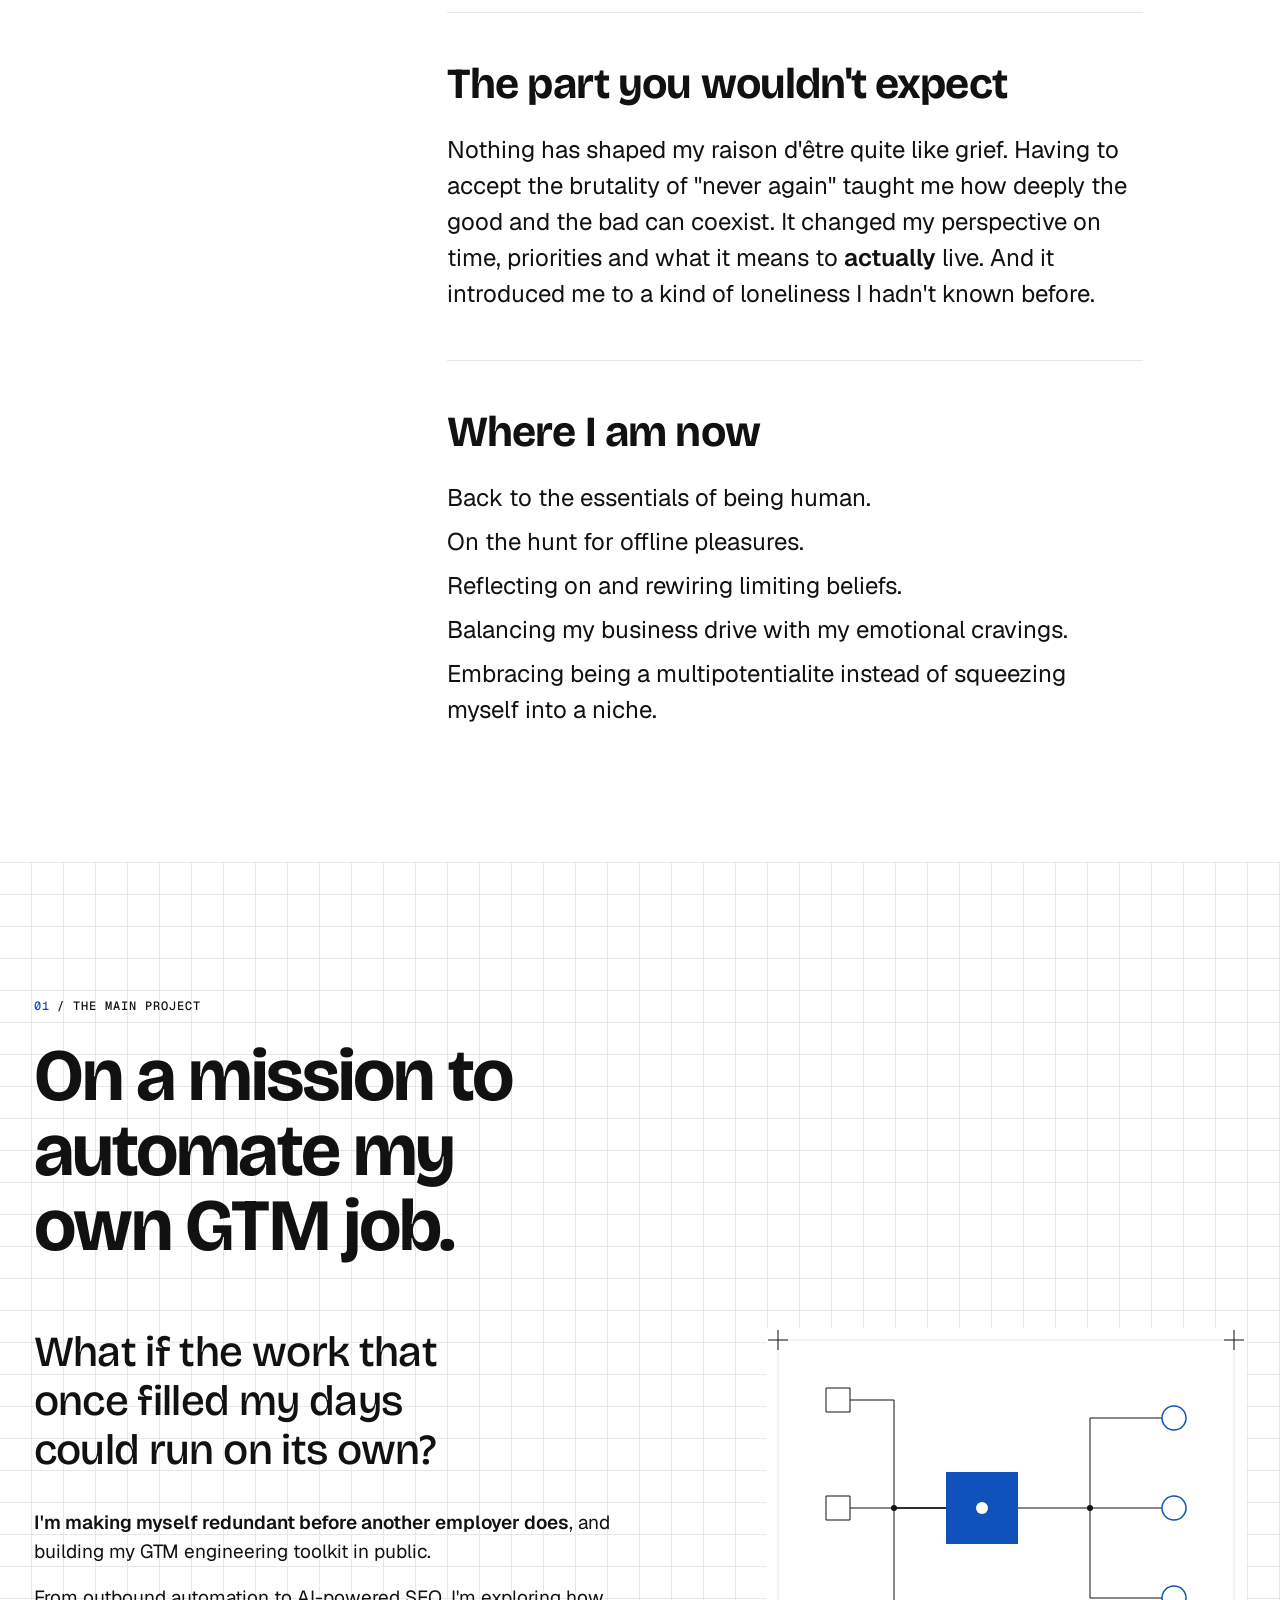
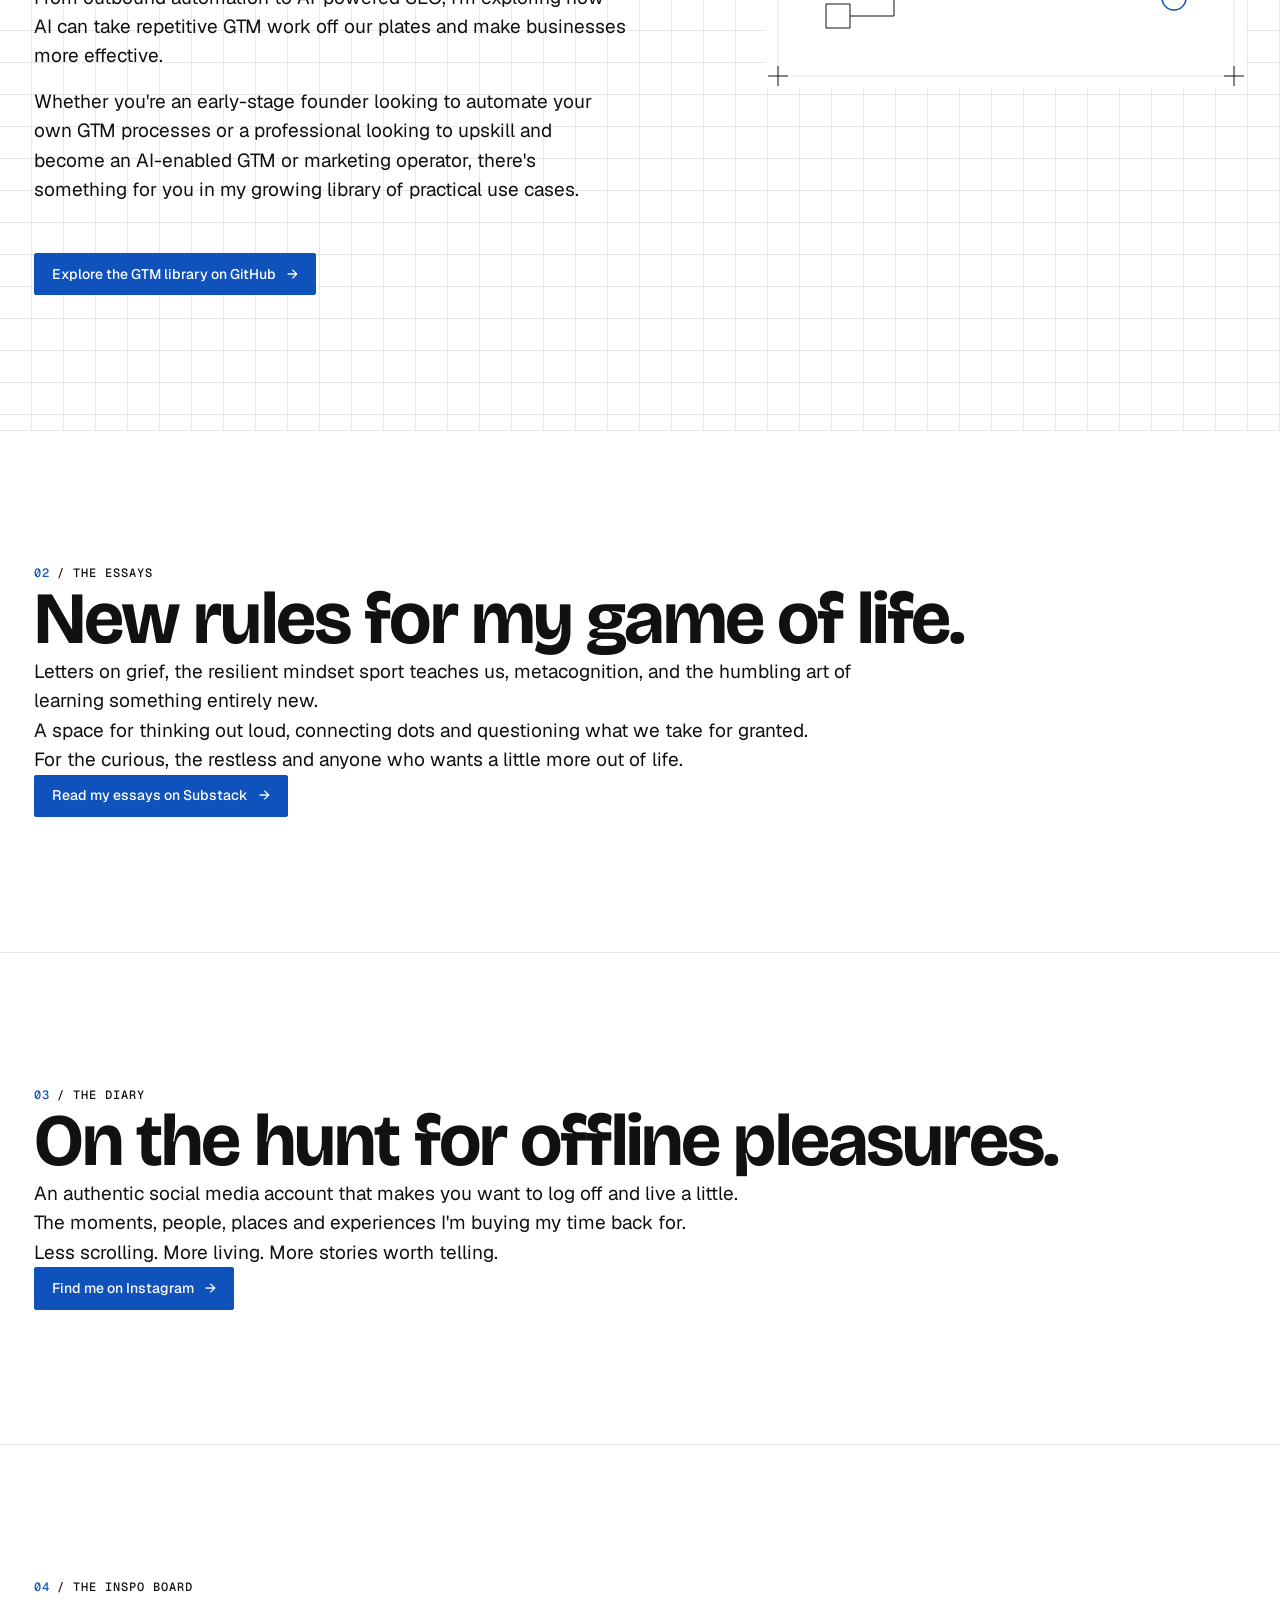
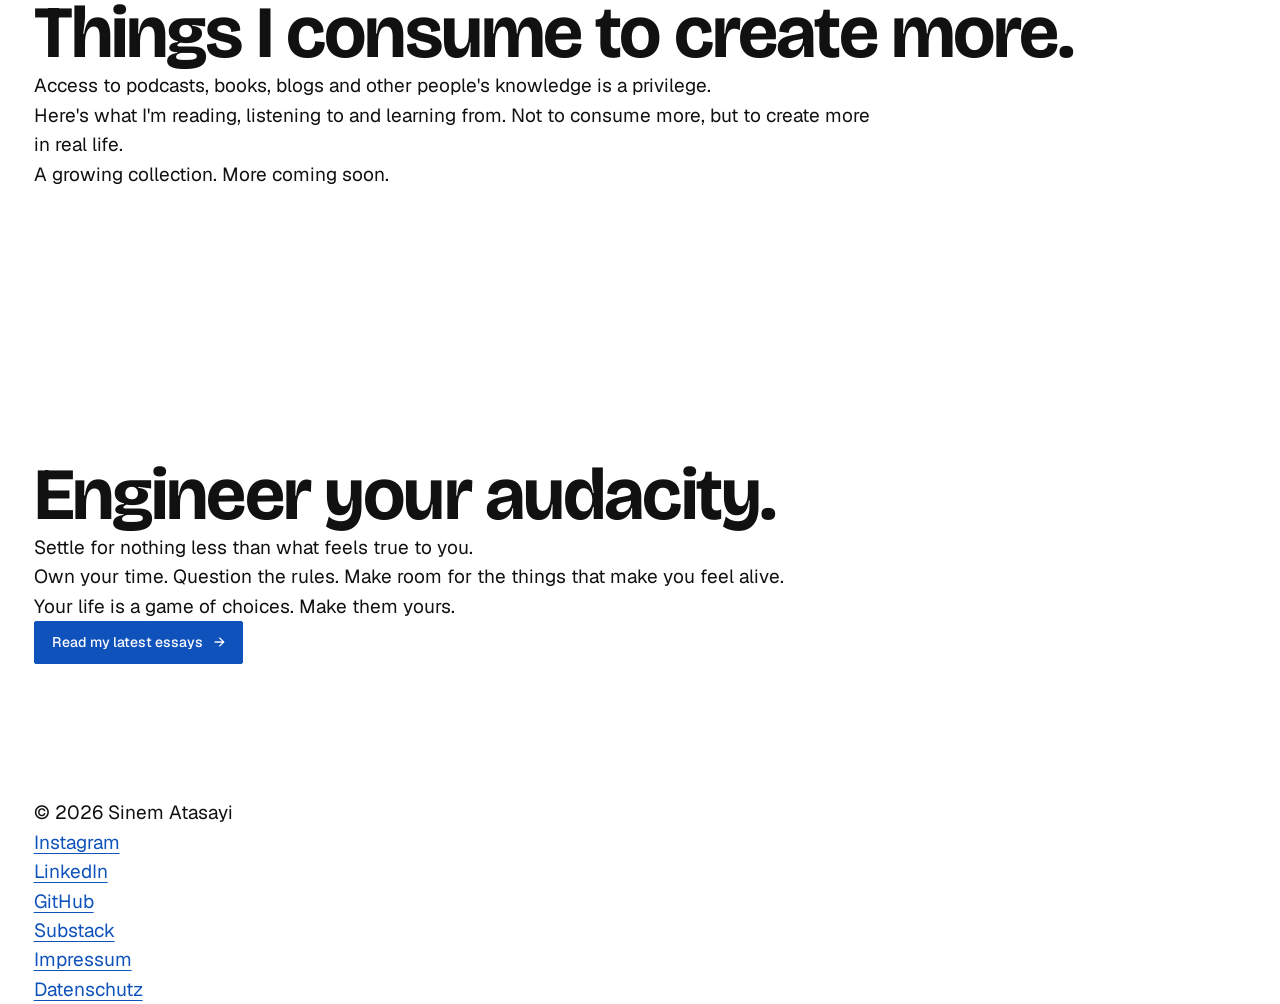
==== commit 3448a326: "Style section 01 The Main Project (milestone 4) - Shared section building blocks: head, body, lede, " ====
--- a/index.html
+++ b/index.html
@@ -97,15 +97,47 @@
     </section>
 
     <!-- ===================== 01 / THE MAIN PROJECT ===================== -->
-    <section class="section section--project" id="main-project" aria-labelledby="project-title">
-      <p class="label"><span class="label__num">01</span> / The Main Project</p>
-      <h2 id="project-title">On a mission to automate my own GTM job.</h2>
-      <p class="lede">What if the work that once filled my days could run on its own?</p>
-      <p><strong>I'm making myself redundant before another employer does</strong>, and building my GTM engineering toolkit in public.</p>
-      <p>From outbound automation to AI-powered SEO, I'm exploring how AI can take repetitive GTM work off our plates and make businesses more effective.</p>
-      <p>Whether you're an early-stage founder looking to automate your own GTM processes or a professional looking to upskill and become an AI-enabled GTM or marketing operator, there's something for you in my growing library of practical use cases.</p>
-      <!-- TODO (Milestone 4): unlabelled node-and-line diagram (visual only) -->
-      <p><a class="button" href="https://github.com/sinematasayi/gtm-library">Explore the GTM library on GitHub <span aria-hidden="true">→</span></a></p>
+    <section class="section section--project grid" id="main-project" aria-labelledby="project-title">
+      <div class="section__head">
+        <p class="label"><span class="label__num">01</span> / The Main Project</p>
+        <h2 id="project-title">On a mission to automate my own GTM job.</h2>
+      </div>
+
+      <!-- Decorative systems diagram: inputs → engine → outputs. No labels, no claims. -->
+      <div class="project__diagram" aria-hidden="true">
+        <svg viewBox="0 0 480 360" focusable="false">
+          <!-- frame with corner crosshairs -->
+          <g class="d-frame">
+            <rect x="12" y="12" width="456" height="336" />
+            <path d="M12 2v20M2 12h20  M468 2v20M458 12h20  M12 338v20M2 348h20  M468 338v20M458 348h20" class="d-cross" />
+          </g>
+          <!-- connectors -->
+          <path class="d-line" d="M84 72H128V180H180  M84 180H180  M84 288H128V180H180" />
+          <path class="d-line" d="M252 180H396  M324 180V90H396  M324 180V270H396" />
+          <!-- inputs -->
+          <rect class="d-node" x="60" y="60" width="24" height="24" />
+          <rect class="d-node" x="60" y="168" width="24" height="24" />
+          <rect class="d-node" x="60" y="276" width="24" height="24" />
+          <!-- engine -->
+          <rect class="d-engine" x="180" y="144" width="72" height="72" />
+          <circle class="d-engine-dot" cx="216" cy="180" r="6" />
+          <!-- junction points -->
+          <circle class="d-joint" cx="128" cy="180" r="3" />
+          <circle class="d-joint" cx="324" cy="180" r="3" />
+          <!-- outputs -->
+          <circle class="d-out" cx="408" cy="90" r="12" />
+          <circle class="d-out" cx="408" cy="180" r="12" />
+          <circle class="d-out" cx="408" cy="270" r="12" />
+        </svg>
+      </div>
+
+      <div class="section__body">
+        <p class="lede">What if the work that once filled my days could run on its own?</p>
+        <p><strong>I'm making myself redundant before another employer does</strong>, and building my GTM engineering toolkit in public.</p>
+        <p>From outbound automation to AI-powered SEO, I'm exploring how AI can take repetitive GTM work off our plates and make businesses more effective.</p>
+        <p>Whether you're an early-stage founder looking to automate your own GTM processes or a professional looking to upskill and become an AI-enabled GTM or marketing operator, there's something for you in my growing library of practical use cases.</p>
+        <p class="section__cta"><a class="button" href="https://github.com/sinematasayi/gtm-library">Explore the GTM library on GitHub <span aria-hidden="true">→</span></a></p>
+      </div>
     </section>
 
     <!-- ===================== 02 / THE ESSAYS ===================== -->
--- a/assets/css/sections.css
+++ b/assets/css/sections.css
@@ -84,6 +84,79 @@
 }
 
 
+/* =================== SHARED: numbered sections 01–04 ===================
+   Every numbered section uses the same building blocks:
+   .section__head (label + headline), .section__body (text),
+   .section__cta (the button). This keeps them consistent. */
+
+.section {
+  border-top: var(--border);
+  row-gap: var(--space-6);
+  align-items: start;
+}
+
+.section > * { grid-column: 1 / -1; }
+
+.section__head .label { margin-bottom: var(--space-3); }
+.section__head h2     { max-width: 16ch; }
+
+.section__body p + p { margin-top: var(--space-2); }
+
+/* Larger opening line, e.g. the question in 01 */
+.lede {
+  font-family: var(--font-display);
+  font-size: var(--text-xl);
+  font-weight: 500;
+  line-height: 1.15;
+  letter-spacing: -0.015em;
+  max-width: 22ch;
+  text-wrap: balance;   /* evens out the lines, no lonely last words */
+}
+.section__body .lede { margin-bottom: var(--space-4); }
+
+/* (written this way so it beats the "p + p" spacing rule above) */
+.section__body p.section__cta { margin-top: var(--space-5); }
+
+
+/* =================== 01 — THE MAIN PROJECT =================== */
+
+/* Graph-paper background: two sets of 1px lines, every 32px.
+   ("linear-gradient" here only draws sharp lines — nothing fades.) */
+.section--project {
+  background-color: var(--white);
+  background-image:
+    linear-gradient(to right,  var(--rule) 1px, transparent 1px),
+    linear-gradient(to bottom, var(--rule) 1px, transparent 1px);
+  background-size: 32px 32px;
+  background-position: -1px -1px;
+}
+
+.project__diagram {
+  max-width: 30rem;
+  background: var(--white);   /* keeps the drawing clean against the grid */
+}
+
+.project__diagram svg { width: 100%; }
+
+/* Diagram styles: thin ink lines, white nodes, one cobalt "engine" */
+.project__diagram * { vector-effect: non-scaling-stroke; }
+.d-frame rect  { fill: none; stroke: var(--rule); stroke-width: 1; }
+.d-cross       { fill: none; stroke: var(--ink); stroke-width: 1; }
+.d-line        { fill: none; stroke: var(--ink); stroke-width: 1; }
+.d-node        { fill: var(--white); stroke: var(--ink); stroke-width: 1; }
+.d-joint       { fill: var(--ink); }
+.d-engine      { fill: var(--cobalt); }
+.d-engine-dot  { fill: var(--white); }
+.d-out         { fill: var(--white); stroke: var(--cobalt); stroke-width: 1.5; }
+
+/* Laptop: text left, diagram right */
+@media (min-width: 64em) {
+  .section--project .section__head    { grid-column: 1 / span 9; }
+  .section--project .section__body    { grid-column: 1 / span 6; grid-row: 2; }
+  .section--project .project__diagram { grid-column: 8 / -1;     grid-row: 2; justify-self: end; width: 100%; }
+}
+
+
 /* =================== THE STORY =================== */
 
 .story {
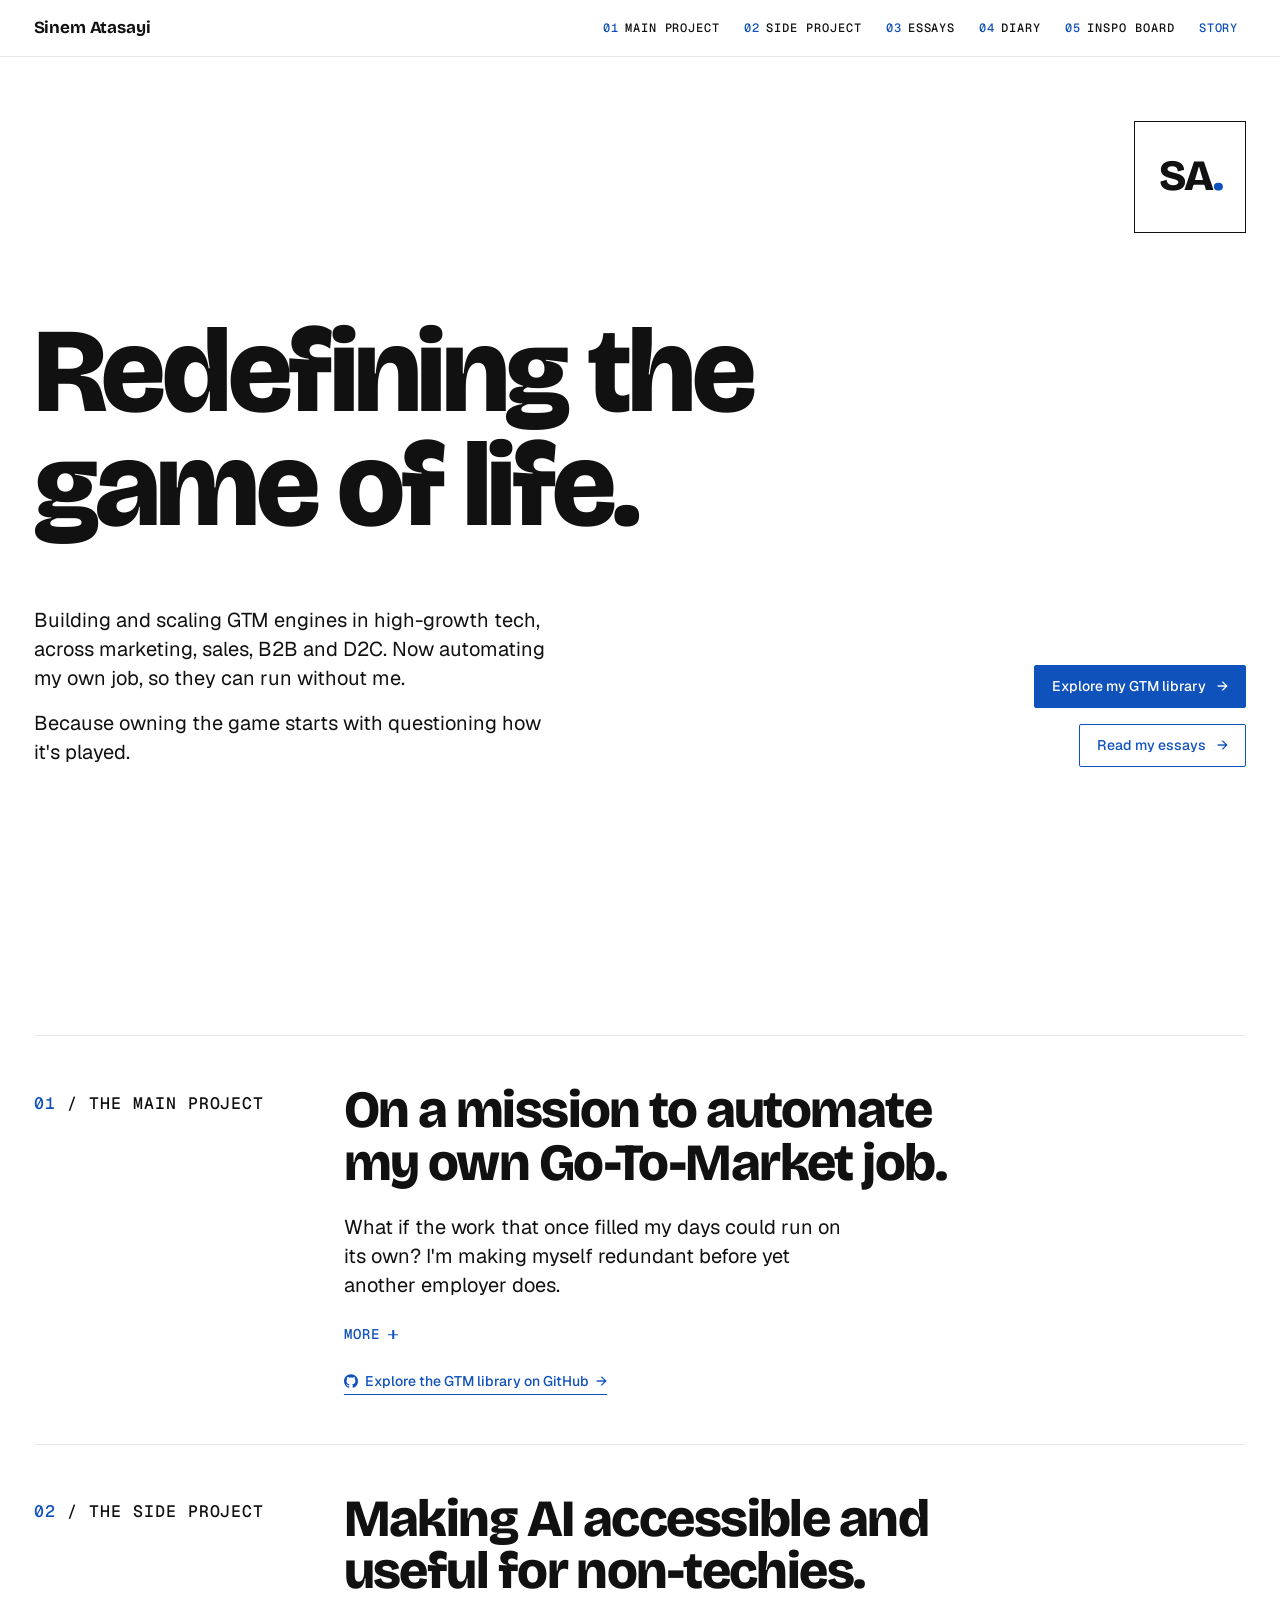
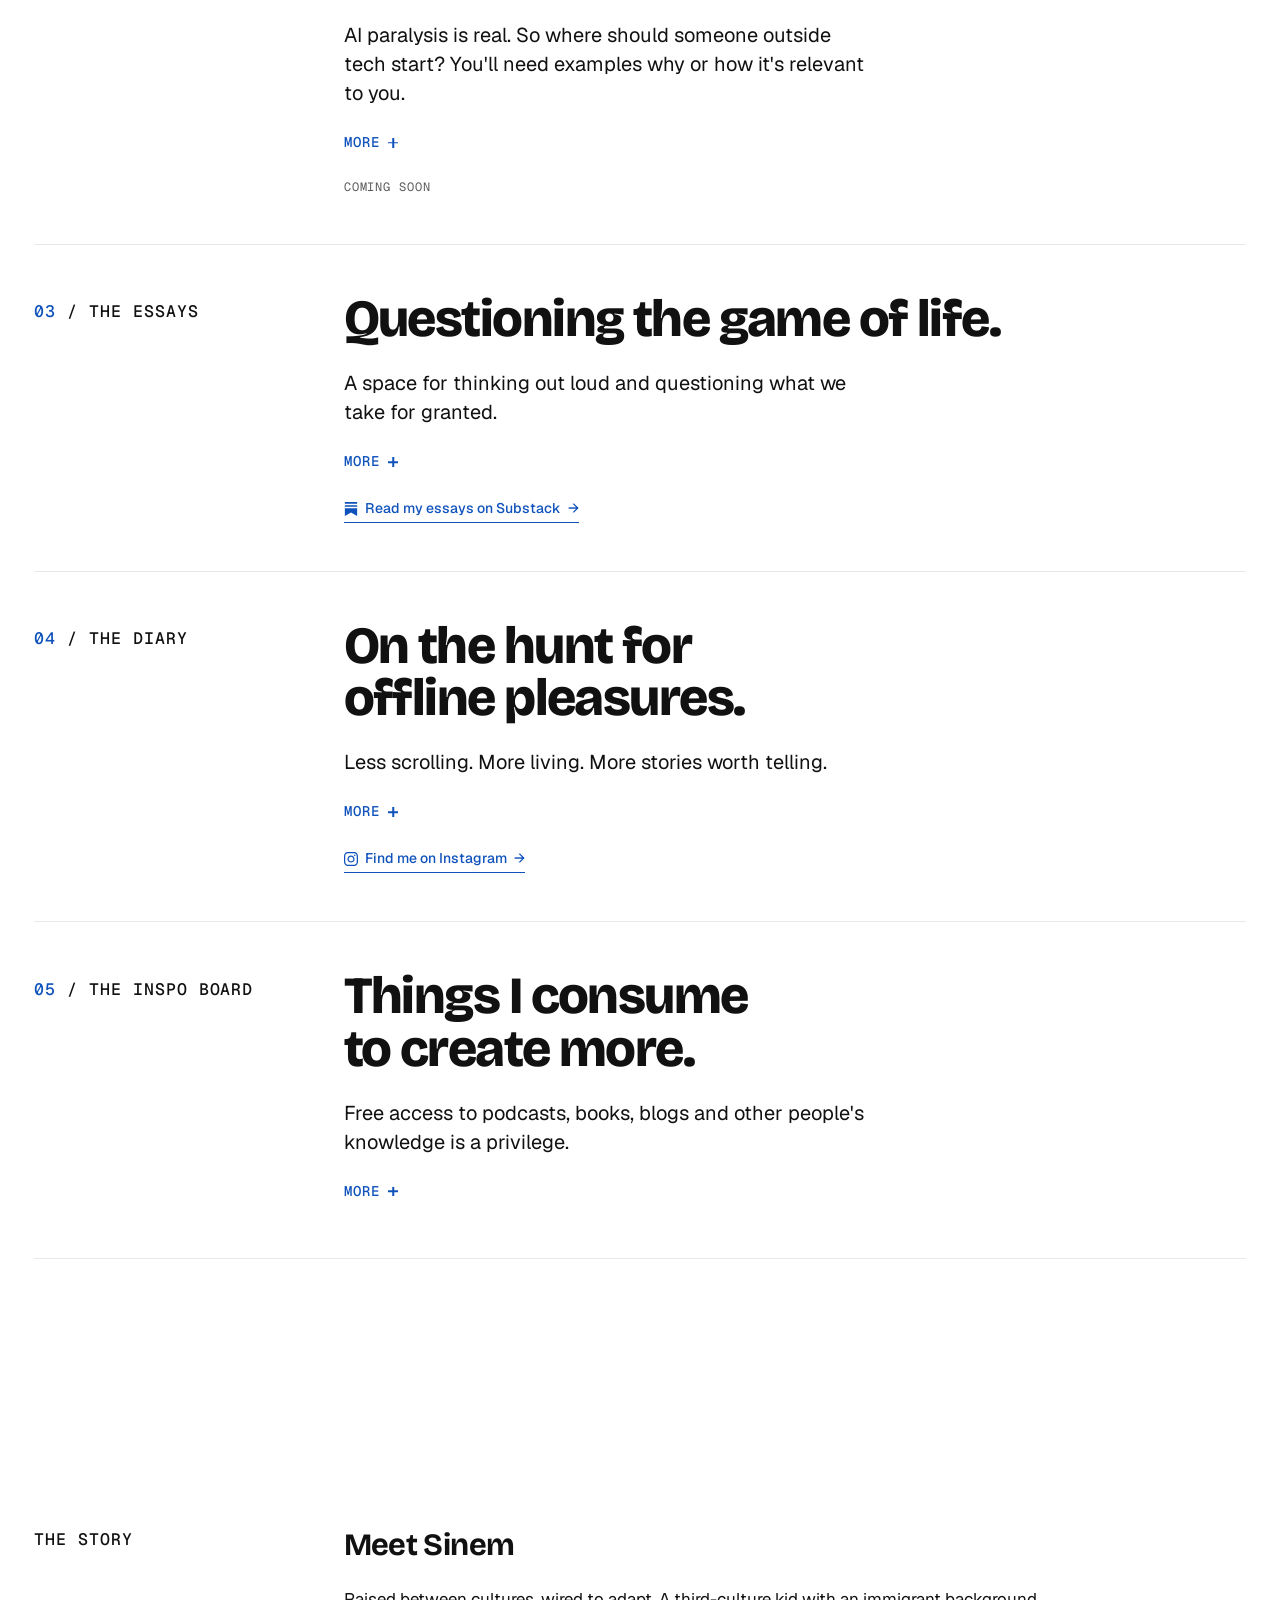
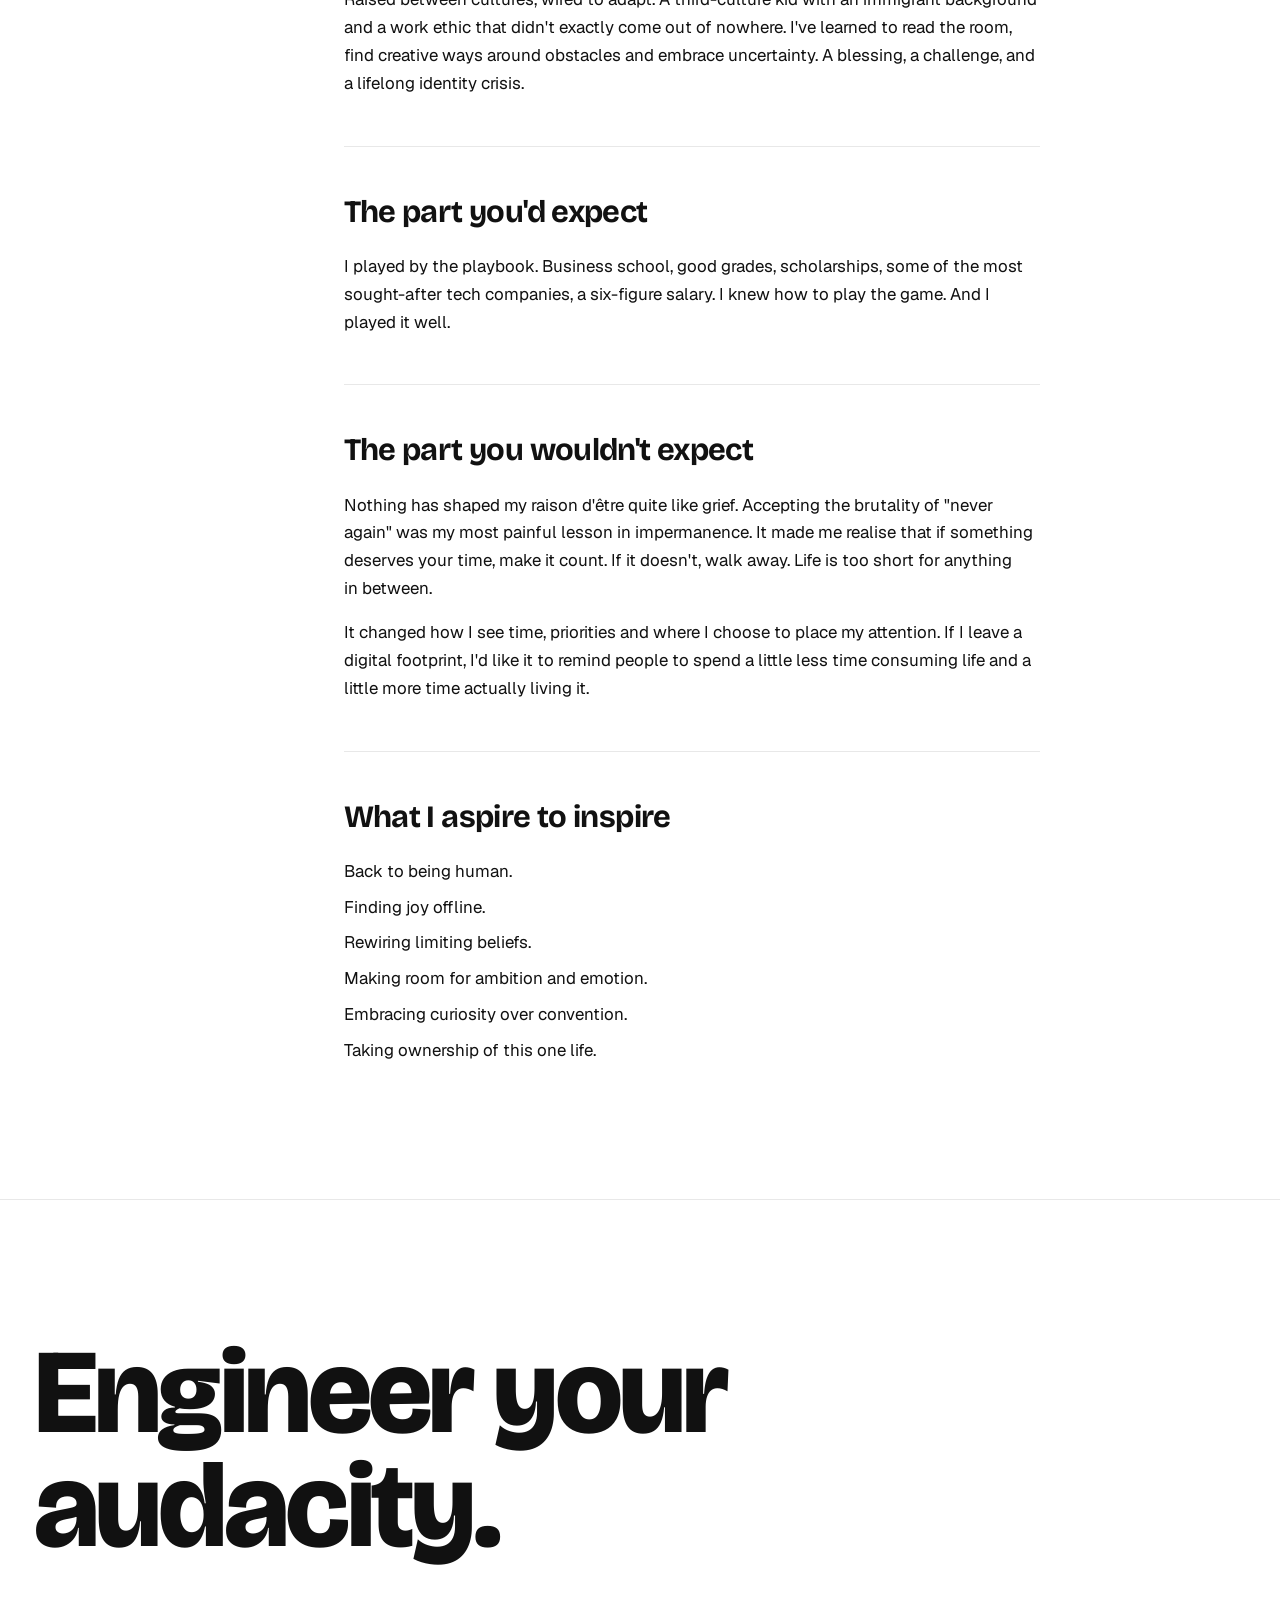
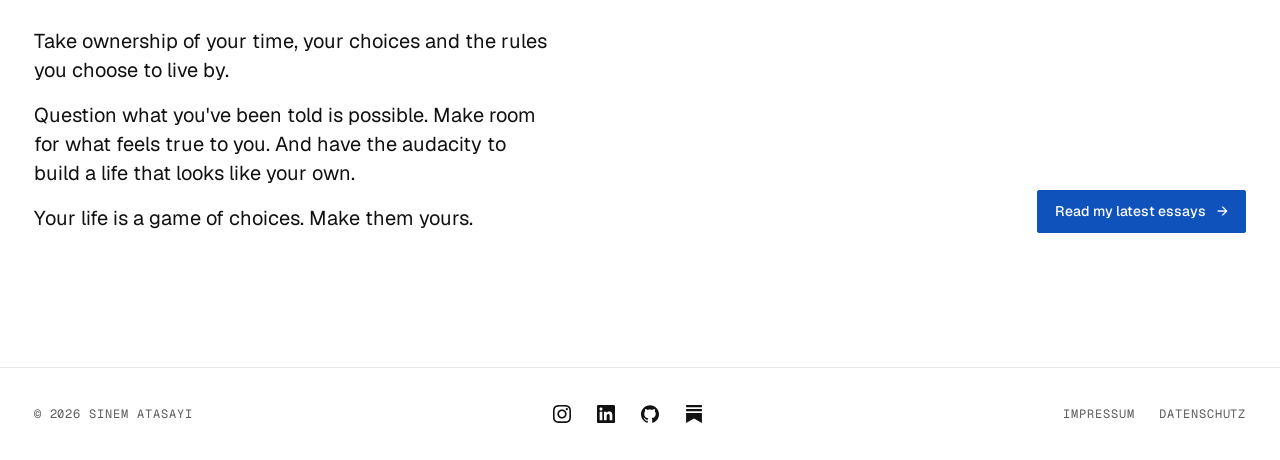
==== commit 1f76da20: "Rework page into five pillars, new copy and calmer type scale - Updated copy throughout (hero, story" ====
--- a/index.html
+++ b/index.html
@@ -33,12 +33,18 @@
   <!-- ===================== NAV ===================== -->
   <header class="site-header">
     <nav class="nav" aria-label="Main">
-      <a class="nav__name" href="#top">Sinem Atasayi</a>
+      <!-- Name on laptops; "SA." on phones. "visually-hidden" text is still read by screen readers. -->
+      <a class="nav__name" href="#top">
+        <span class="nav__name-full">Sinem Atasayi</span>
+        <span class="nav__name-short" aria-hidden="true">SA<span class="nav__dot">.</span></span>
+      </a>
       <ul class="nav__list">
-        <li><a href="#main-project" aria-label="01, The Main Project">01</a></li>
-        <li><a href="#essays" aria-label="02, The Essays">02</a></li>
-        <li><a href="#diary" aria-label="03, The Diary">03</a></li>
-        <li><a href="#inspo-board" aria-label="04, The Inspo Board">04</a></li>
+        <li><a href="#main-project"><span class="nav__num">01</span><span class="nav__text"> Main Project</span></a></li>
+        <li><a href="#side-project"><span class="nav__num">02</span><span class="nav__text"> Side Project</span></a></li>
+        <li><a href="#essays"><span class="nav__num">03</span><span class="nav__text"> Essays</span></a></li>
+        <li><a href="#diary"><span class="nav__num">04</span><span class="nav__text"> Diary</span></a></li>
+        <li><a href="#inspo-board"><span class="nav__num">05</span><span class="nav__text"> Inspo Board</span></a></li>
+        <li><a class="nav__story" href="#story">Story</a></li>
       </ul>
     </nav>
   </header>
@@ -47,20 +53,100 @@
 
     <!-- ===================== HERO ===================== -->
     <section class="hero grid" id="top">
-      <!-- Decorative mark: circle + crosshair. aria-hidden = screen readers skip it -->
-      <svg class="hero__mark" aria-hidden="true" focusable="false" viewBox="0 0 120 120">
-        <circle cx="60" cy="60" r="44" />
-        <circle cx="60" cy="60" r="2.5" class="hero__mark-dot" />
-        <line x1="0" y1="60" x2="120" y2="60" />
-        <line x1="60" y1="0" x2="60" y2="120" />
-      </svg>
+      <!-- Initials mark "SA." (decorative; aria-hidden = screen readers skip it) -->
+      <div class="hero__mark" aria-hidden="true">SA<span class="hero__mark-dot">.</span></div>
       <h1 class="hero__title">Redefining the game of life.</h1>
-      <p class="hero__sub">Building and scaling GTM engines in high-growth tech, across marketing, sales, B2B and D2C. Now automating my own job, so they can run without me.</p>
+      <div class="hero__intro">
+        <p class="hero__sub">Building and scaling GTM engines in high-growth tech, across marketing, sales, B2B and D2C. Now automating my own job, so they can run without me.</p>
+        <p class="hero__sub">Because owning the game starts with questioning how it's played.</p>
+      </div>
       <p class="hero__links">
         <a class="button" href="https://github.com/sinematasayi/gtm-library">Explore my GTM library <span aria-hidden="true">→</span></a>
-        <a class="button button--outline" href="https://substack.com/@sinemat">Read my essays <span aria-hidden="true">→</span></a>
+        <a class="button button--outline" href="https://substack.com/@sinematasayi">Read my essays <span aria-hidden="true">→</span></a>
       </p>
     </section>
+
+    <!-- ===================== THE FIVE PILLARS (01–05) =====================
+         Every pillar has the same parts:
+         label · headline · subtitle (always visible) · "More +" (reveals the description) · link.
+         "More +" uses <details>, a built-in HTML element that opens and closes on click (no JavaScript). -->
+    <div class="pillars">
+
+      <!-- ===== 01 / THE MAIN PROJECT ===== -->
+      <section class="pillar" id="main-project" aria-labelledby="main-project-title">
+        <p class="pillar__label"><span class="label__num">01</span> / The Main Project</p>
+        <h2 id="main-project-title">On a mission to automate my own Go-To-Market job.</h2>
+        <p class="pillar__sub">What if the work that once filled my days could run on its own? I'm making myself redundant before yet another employer does.</p>
+        <details class="pillar__more">
+          <summary><span class="more__word"><span class="more__more">More</span><span class="more__less">Less</span></span><span class="more__icon" aria-hidden="true"></span></summary>
+          <div class="pillar__text">
+            <p>I'm building my GTM engineering toolkit in public.</p>
+            <p>From outbound automation to AI-powered SEO, I'm exploring how AI can take repetitive Sales &amp; Marketing work off our plates and make businesses do more with less.</p>
+            <p>Whether you're a founder looking to automate your GTM processes or a professional looking to bring AI into your day-to-day work, my growing library is here to help you turn curiosity into practical skills.</p>
+          </div>
+        </details>
+        <p class="pillar__end"><a class="link-arrow" href="https://github.com/sinematasayi/gtm-library"><svg class="link-icon" viewBox="0 0 24 24" aria-hidden="true" focusable="false"><path d="M12 .297c-6.63 0-12 5.373-12 12 0 5.303 3.438 9.8 8.205 11.385.6.113.82-.258.82-.577 0-.285-.01-1.04-.015-2.04-3.338.724-4.042-1.61-4.042-1.61C4.422 18.07 3.633 17.7 3.633 17.7c-1.087-.744.084-.729.084-.729 1.205.084 1.838 1.236 1.838 1.236 1.07 1.835 2.809 1.305 3.495.998.108-.776.417-1.305.76-1.605-2.665-.3-5.466-1.332-5.466-5.93 0-1.31.465-2.38 1.235-3.22-.135-.303-.54-1.523.105-3.176 0 0 1.005-.322 3.3 1.23.96-.267 1.98-.399 3-.405 1.02.006 2.04.138 3 .405 2.28-1.552 3.285-1.23 3.285-1.23.645 1.653.24 2.873.12 3.176.765.84 1.23 1.91 1.23 3.22 0 4.61-2.805 5.625-5.475 5.92.42.36.81 1.096.81 2.22 0 1.606-.015 2.896-.015 3.286 0 .315.21.69.825.57C20.565 22.092 24 17.592 24 12.297c0-6.627-5.373-12-12-12"/></svg>Explore the GTM library on GitHub <span aria-hidden="true">→</span></a></p>
+      </section>
+
+      <!-- ===== 02 / THE SIDE PROJECT ===== -->
+      <section class="pillar" id="side-project" aria-labelledby="side-project-title">
+        <p class="pillar__label"><span class="label__num">02</span> / The Side Project</p>
+        <h2 id="side-project-title">Making AI accessible and useful for non-techies.</h2>
+        <p class="pillar__sub">AI paralysis is real. So where should someone outside tech start? You'll need examples why or how it's relevant to you.</p>
+        <details class="pillar__more">
+          <summary><span class="more__word"><span class="more__more">More</span><span class="more__less">Less</span></span><span class="more__icon" aria-hidden="true"></span></summary>
+          <div class="pillar__text">
+            <p>You may wonder: we've lived happily without AI so far, so why is this relevant to me?</p>
+            <p>You don't need to become a techie or chase every new tool. But there are plenty of ways AI can make everyday tasks easier, help you explore new possibilities and give you back some time. This is about getting started without getting overwhelmed.</p>
+          </div>
+        </details>
+        <!-- PLACEHOLDER: link to be added -->
+        <p class="pillar__end pillar__soon">Coming soon</p>
+      </section>
+
+      <!-- ===== 03 / THE ESSAYS ===== -->
+      <section class="pillar" id="essays" aria-labelledby="essays-title">
+        <p class="pillar__label"><span class="label__num">03</span> / The Essays</p>
+        <h2 id="essays-title">Questioning the game of life.</h2>
+        <p class="pillar__sub">A space for thinking out loud and questioning what we take for granted.</p>
+        <details class="pillar__more">
+          <summary><span class="more__word"><span class="more__more">More</span><span class="more__less">Less</span></span><span class="more__icon" aria-hidden="true"></span></summary>
+          <div class="pillar__text">
+            <p>Letters on finding purpose and navigating grief. Thoughts on training confidence like a muscle, rewiring the mind for a more resilient way of living, and the humbling art of feeling more human again in the era of AI.</p>
+            <p>For the curious, the restless and anyone who wants a little more out of life.</p>
+          </div>
+        </details>
+        <p class="pillar__end"><a class="link-arrow" href="https://substack.com/@sinematasayi"><svg class="link-icon" viewBox="0 0 24 24" aria-hidden="true" focusable="false"><path d="M22.539 8.242H1.46V5.406h21.08v2.836zM1.46 10.812V24L12 18.11 22.54 24V10.812H1.46zM22.54 0H1.46v2.836h21.08V0z"/></svg>Read my essays on Substack <span aria-hidden="true">→</span></a></p>
+      </section>
+
+      <!-- ===== 04 / THE DIARY ===== -->
+      <section class="pillar" id="diary" aria-labelledby="diary-title">
+        <p class="pillar__label"><span class="label__num">04</span> / The Diary</p>
+        <h2 id="diary-title">On the hunt for offline pleasures.</h2>
+        <p class="pillar__sub">Less scrolling. More living. More stories worth telling.</p>
+        <details class="pillar__more">
+          <summary><span class="more__word"><span class="more__more">More</span><span class="more__less">Less</span></span><span class="more__icon" aria-hidden="true"></span></summary>
+          <div class="pillar__text">
+            <p>A collection of moments, people, places and experiences I'm buying back my time for.</p>
+          </div>
+        </details>
+        <p class="pillar__end"><a class="link-arrow" href="https://www.instagram.com/sinematasayi/"><svg class="link-icon" viewBox="0 0 24 24" aria-hidden="true" focusable="false"><path d="M12 0C8.74 0 8.333.015 7.053.072 5.775.132 4.905.333 4.14.63c-.789.306-1.459.717-2.126 1.384S.935 3.35.63 4.14C.333 4.905.131 5.775.072 7.053.012 8.333 0 8.74 0 12s.015 3.667.072 4.947c.06 1.277.261 2.148.558 2.913.306.788.717 1.459 1.384 2.126.667.666 1.336 1.079 2.126 1.384.766.296 1.636.499 2.913.558C8.333 23.988 8.74 24 12 24s3.667-.015 4.947-.072c1.277-.06 2.148-.262 2.913-.558.788-.306 1.459-.718 2.126-1.384.666-.667 1.079-1.335 1.384-2.126.296-.765.499-1.636.558-2.913.06-1.28.072-1.687.072-4.947s-.015-3.667-.072-4.947c-.06-1.277-.262-2.149-.558-2.913-.306-.789-.718-1.459-1.384-2.126C21.319 1.347 20.651.935 19.860.63c-.765-.297-1.636-.499-2.913-.558C15.667.012 15.26 0 12 0zm0 2.16c3.203 0 3.585.016 4.85.071 1.17.055 1.805.249 2.227.415.562.217.96.477 1.382.896.419.42.679.819.896 1.381.164.422.36 1.057.413 2.227.057 1.266.07 1.646.07 4.85s-.015 3.585-.074 4.85c-.061 1.17-.256 1.805-.421 2.227-.224.562-.479.96-.899 1.382-.419.419-.824.679-1.38.896-.42.164-1.065.36-2.235.413-1.274.057-1.649.07-4.859.07-3.211 0-3.586-.015-4.859-.074-1.171-.061-1.816-.256-2.236-.421-.569-.224-.96-.479-1.379-.899-.421-.419-.69-.824-.9-1.380-.165-.42-.359-1.065-.42-2.235-.045-1.26-.061-1.649-.061-4.844 0-3.196.016-3.586.061-4.861.061-1.17.255-1.814.42-2.234.21-.57.479-.96.9-1.381.419-.419.81-.689 1.379-.898.42-.166 1.051-.361 2.221-.421 1.275-.045 1.65-.06 4.859-.06l.045.03zm0 3.678c-3.405 0-6.162 2.76-6.162 6.162 0 3.405 2.76 6.162 6.162 6.162 3.405 0 6.162-2.760 6.162-6.162 0-3.405-2.760-6.162-6.162-6.162zM12 16c-2.21 0-4-1.79-4-4s1.79-4 4-4 4 1.79 4 4-1.79 4-4 4zm7.846-10.405c0 .795-.646 1.44-1.44 1.44-.795 0-1.44-.646-1.44-1.44 0-.794.646-1.439 1.44-1.439.793-.001 1.44.645 1.44 1.439z"/></svg>Find me on Instagram <span aria-hidden="true">→</span></a></p>
+      </section>
+
+      <!-- ===== 05 / THE INSPO BOARD ===== -->
+      <section class="pillar" id="inspo-board" aria-labelledby="inspo-board-title">
+        <p class="pillar__label"><span class="label__num">05</span> / The Inspo Board</p>
+        <h2 id="inspo-board-title">Things I consume to create more.</h2>
+        <p class="pillar__sub">Free access to podcasts, books, blogs and other people's knowledge is a privilege.</p>
+        <details class="pillar__more">
+          <summary><span class="more__word"><span class="more__more">More</span><span class="more__less">Less</span></span><span class="more__icon" aria-hidden="true"></span></summary>
+          <div class="pillar__text">
+            <p>Here's what I'm reading, listening to and learning from. Not to consume more, but to create more in real life.</p>
+          </div>
+        </details>
+      </section>
+
+    </div>
 
     <!-- ===================== THE STORY ===================== -->
     <section class="story grid" id="story" aria-labelledby="story-title">
@@ -71,124 +157,68 @@
       <div class="story__chapters">
 
       <article class="chapter">
-        <h3 class="chapter__title">Where I come from</h3>
-        <p>A third culture kid with an immigrant background, shaped by growing up between cultures. I know how to adapt, observe, question and find my own place in unfamiliar environments. It's a blessing, a challenge, and sometimes a lifelong identity crisis.</p>
+        <h3 class="chapter__title">Meet Sinem</h3>
+        <p>Raised between cultures, wired to adapt. A third-culture kid with an immigrant background and a work ethic that didn't exactly come out of nowhere. I've learned to read the room, find creative ways around obstacles and embrace uncertainty. A blessing, a challenge, and a lifelong identity crisis.</p>
       </article>
 
       <article class="chapter">
         <h3 class="chapter__title">The part you'd expect</h3>
-        <p>I played by the playbook. Business school, good grades, scholarships, some of the most sought-after tech companies, a six-figure salary. I learned how to navigate the game and play it well.</p>
+        <p>I played by the playbook. Business school, good grades, scholarships, some of the most sought-after tech companies, a six-figure salary. I knew how to play the game. And I played it well.</p>
       </article>
 
       <article class="chapter">
         <h3 class="chapter__title">The part you wouldn't expect</h3>
-        <p>Nothing has shaped my raison d'être quite like grief. Having to accept the brutality of "never again" taught me how deeply the good and the bad can coexist. It changed my perspective on time, priorities and what it means to <strong>actually</strong> live. And it introduced me to a kind of loneliness I hadn't known before.</p>
+        <p>Nothing has shaped my raison d'être quite like grief. Accepting the brutality of "never again" was my most painful lesson in impermanence. It made me realise that if something deserves your time, make it count. If it doesn't, walk away. Life is too short for anything in between.</p>
+        <p>It changed how I see time, priorities and where I choose to place my attention. If I leave a digital footprint, I'd like it to remind people to spend a little less time consuming life and a little more time actually living it.</p>
       </article>
 
       <article class="chapter chapter--lines">
-        <h3 class="chapter__title">Where I am now</h3>
-        <p>Back to the essentials of being human.</p>
-        <p>On the hunt for offline pleasures.</p>
-        <p>Reflecting on and rewiring limiting beliefs.</p>
-        <p>Balancing my business drive with my emotional cravings.</p>
-        <p>Embracing being a multipotentialite instead of squeezing myself into a niche.</p>
+        <h3 class="chapter__title">What I aspire to inspire</h3>
+        <p>Back to being human.</p>
+        <p>Finding joy offline.</p>
+        <p>Rewiring limiting beliefs.</p>
+        <p>Making room for ambition and emotion.</p>
+        <p>Embracing curiosity over convention.</p>
+        <p>Taking ownership of this one life.</p>
       </article>
       </div>
     </section>
 
-    <!-- ===================== 01 / THE MAIN PROJECT ===================== -->
-    <section class="section section--project grid" id="main-project" aria-labelledby="project-title">
-      <div class="section__head">
-        <p class="label"><span class="label__num">01</span> / The Main Project</p>
-        <h2 id="project-title">On a mission to automate my own GTM job.</h2>
-      </div>
-
-      <!-- Decorative systems diagram: inputs → engine → outputs. No labels, no claims. -->
-      <div class="project__diagram" aria-hidden="true">
-        <svg viewBox="0 0 480 360" focusable="false">
-          <!-- frame with corner crosshairs -->
-          <g class="d-frame">
-            <rect x="12" y="12" width="456" height="336" />
-            <path d="M12 2v20M2 12h20  M468 2v20M458 12h20  M12 338v20M2 348h20  M468 338v20M458 348h20" class="d-cross" />
-          </g>
-          <!-- connectors -->
-          <path class="d-line" d="M84 72H128V180H180  M84 180H180  M84 288H128V180H180" />
-          <path class="d-line" d="M252 180H396  M324 180V90H396  M324 180V270H396" />
-          <!-- inputs -->
-          <rect class="d-node" x="60" y="60" width="24" height="24" />
-          <rect class="d-node" x="60" y="168" width="24" height="24" />
-          <rect class="d-node" x="60" y="276" width="24" height="24" />
-          <!-- engine -->
-          <rect class="d-engine" x="180" y="144" width="72" height="72" />
-          <circle class="d-engine-dot" cx="216" cy="180" r="6" />
-          <!-- junction points -->
-          <circle class="d-joint" cx="128" cy="180" r="3" />
-          <circle class="d-joint" cx="324" cy="180" r="3" />
-          <!-- outputs -->
-          <circle class="d-out" cx="408" cy="90" r="12" />
-          <circle class="d-out" cx="408" cy="180" r="12" />
-          <circle class="d-out" cx="408" cy="270" r="12" />
-        </svg>
-      </div>
-
-      <div class="section__body">
-        <p class="lede">What if the work that once filled my days could run on its own?</p>
-        <p><strong>I'm making myself redundant before another employer does</strong>, and building my GTM engineering toolkit in public.</p>
-        <p>From outbound automation to AI-powered SEO, I'm exploring how AI can take repetitive GTM work off our plates and make businesses more effective.</p>
-        <p>Whether you're an early-stage founder looking to automate your own GTM processes or a professional looking to upskill and become an AI-enabled GTM or marketing operator, there's something for you in my growing library of practical use cases.</p>
-        <p class="section__cta"><a class="button" href="https://github.com/sinematasayi/gtm-library">Explore the GTM library on GitHub <span aria-hidden="true">→</span></a></p>
-      </div>
-    </section>
-
-    <!-- ===================== 02 / THE ESSAYS ===================== -->
-    <section class="section section--essays" id="essays" aria-labelledby="essays-title">
-      <p class="label"><span class="label__num">02</span> / The Essays</p>
-      <h2 id="essays-title">New rules for my game of life.</h2>
-      <p>Letters on grief, the resilient mindset sport teaches us, metacognition, and the humbling art of learning something entirely new.</p>
-      <p>A space for thinking out loud, connecting dots and questioning what we take for granted.</p>
-      <p>For the curious, the restless and anyone who wants a little more out of life.</p>
-      <p><a class="button" href="https://substack.com/@sinemat">Read my essays on Substack <span aria-hidden="true">→</span></a></p>
-    </section>
-
-    <!-- ===================== 03 / THE DIARY ===================== -->
-    <section class="section section--diary" id="diary" aria-labelledby="diary-title">
-      <p class="label"><span class="label__num">03</span> / The Diary</p>
-      <h2 id="diary-title">On the hunt for offline pleasures.</h2>
-      <p>An authentic social media account that makes you want to log off and live a little.</p>
-      <p>The moments, people, places and experiences I'm buying my time back for.</p>
-      <p>Less scrolling. More living. More stories worth telling.</p>
-      <!-- TODO (Milestone 6): 5–7 self-hosted photos (location data removed) -->
-      <p><a class="button" href="https://www.instagram.com/sinematasayi/">Find me on Instagram <span aria-hidden="true">→</span></a></p>
-    </section>
-
-    <!-- ===================== 04 / THE INSPO BOARD ===================== -->
-    <section class="section section--inspo" id="inspo-board" aria-labelledby="inspo-title">
-      <p class="label"><span class="label__num">04</span> / The Inspo Board</p>
-      <h2 id="inspo-title">Things I consume to create more.</h2>
-      <p>Access to podcasts, books, blogs and other people's knowledge is a privilege.</p>
-      <p>Here's what I'm reading, listening to and learning from. Not to consume more, but to create more in real life.</p>
-      <p>A growing collection. More coming soon.</p>
-    </section>
-
     <!-- ===================== CLOSING ===================== -->
-    <section class="closing" aria-labelledby="closing-title">
+    <section class="closing grid" aria-labelledby="closing-title">
       <h2 class="closing__title" id="closing-title">Engineer your audacity.</h2>
-      <p>Settle for nothing less than what feels true to you.</p>
-      <p>Own your time. Question the rules. Make room for the things that make you feel alive.</p>
-      <p>Your life is a game of choices. Make them yours.</p>
-      <p><a class="button" href="https://substack.com/@sinemat">Read my latest essays <span aria-hidden="true">→</span></a></p>
+      <div class="closing__text">
+        <p>Take ownership of your time, your choices and the rules you choose to live by.</p>
+        <p>Question what you've been told is possible. Make room for what feels true to you. And have the audacity to build a life that looks like your own.</p>
+        <p>Your life is a game of choices. Make them yours.</p>
+      </div>
+      <p class="closing__cta"><a class="button" href="https://substack.com/@sinematasayi">Read my latest essays <span aria-hidden="true">→</span></a></p>
     </section>
 
   </main>
 
   <!-- ===================== FOOTER ===================== -->
   <footer class="site-footer">
-    <p>© 2026 Sinem Atasayi</p>
-    <ul class="footer__links">
-      <li><a href="https://www.instagram.com/sinematasayi/">Instagram</a></li>
-      <li><a href="https://www.linkedin.com/in/sinem-atasayi/">LinkedIn</a></li>
-      <li><a href="https://github.com/sinematasayi/gtm-library">GitHub</a></li>
-      <li><a href="https://substack.com/@sinemat">Substack</a></li>
+    <p class="footer__copy">© 2026 Sinem Atasayi</p>
+
+    <!-- Platform icons: official logo shapes pasted in (no external requests).
+         aria-label gives each icon link a name for screen readers. -->
+    <ul class="footer__social">
+      <li><a href="https://www.instagram.com/sinematasayi/" aria-label="Instagram">
+        <svg viewBox="0 0 24 24" aria-hidden="true" focusable="false"><path d="M12 0C8.74 0 8.333.015 7.053.072 5.775.132 4.905.333 4.14.63c-.789.306-1.459.717-2.126 1.384S.935 3.35.63 4.14C.333 4.905.131 5.775.072 7.053.012 8.333 0 8.74 0 12s.015 3.667.072 4.947c.06 1.277.261 2.148.558 2.913.306.788.717 1.459 1.384 2.126.667.666 1.336 1.079 2.126 1.384.766.296 1.636.499 2.913.558C8.333 23.988 8.74 24 12 24s3.667-.015 4.947-.072c1.277-.06 2.148-.262 2.913-.558.788-.306 1.459-.718 2.126-1.384.666-.667 1.079-1.335 1.384-2.126.296-.765.499-1.636.558-2.913.06-1.28.072-1.687.072-4.947s-.015-3.667-.072-4.947c-.06-1.277-.262-2.149-.558-2.913-.306-.789-.718-1.459-1.384-2.126C21.319 1.347 20.651.935 19.860.63c-.765-.297-1.636-.499-2.913-.558C15.667.012 15.26 0 12 0zm0 2.16c3.203 0 3.585.016 4.85.071 1.17.055 1.805.249 2.227.415.562.217.96.477 1.382.896.419.42.679.819.896 1.381.164.422.36 1.057.413 2.227.057 1.266.07 1.646.07 4.85s-.015 3.585-.074 4.85c-.061 1.17-.256 1.805-.421 2.227-.224.562-.479.96-.899 1.382-.419.419-.824.679-1.38.896-.42.164-1.065.36-2.235.413-1.274.057-1.649.07-4.859.07-3.211 0-3.586-.015-4.859-.074-1.171-.061-1.816-.256-2.236-.421-.569-.224-.96-.479-1.379-.899-.421-.419-.69-.824-.9-1.380-.165-.42-.359-1.065-.42-2.235-.045-1.26-.061-1.649-.061-4.844 0-3.196.016-3.586.061-4.861.061-1.17.255-1.814.42-2.234.21-.57.479-.96.9-1.381.419-.419.81-.689 1.379-.898.42-.166 1.051-.361 2.221-.421 1.275-.045 1.65-.06 4.859-.06l.045.03zm0 3.678c-3.405 0-6.162 2.76-6.162 6.162 0 3.405 2.76 6.162 6.162 6.162 3.405 0 6.162-2.760 6.162-6.162 0-3.405-2.760-6.162-6.162-6.162zM12 16c-2.21 0-4-1.79-4-4s1.79-4 4-4 4 1.79 4 4-1.79 4-4 4zm7.846-10.405c0 .795-.646 1.44-1.44 1.44-.795 0-1.44-.646-1.44-1.44 0-.794.646-1.439 1.44-1.439.793-.001 1.44.645 1.44 1.439z"/></svg>
+      </a></li>
+      <li><a href="https://www.linkedin.com/in/sinem-atasayi/" aria-label="LinkedIn">
+        <svg viewBox="0 0 24 24" aria-hidden="true" focusable="false"><path d="M20.447 20.452h-3.554v-5.569c0-1.328-.027-3.037-1.852-3.037-1.853 0-2.136 1.445-2.136 2.939v5.667H9.351V9h3.414v1.561h.046c.477-.9 1.637-1.85 3.37-1.85 3.601 0 4.267 2.37 4.267 5.455v6.286zM5.337 7.433c-1.144 0-2.063-.926-2.063-2.065 0-1.138.92-2.063 2.063-2.063 1.14 0 2.064.925 2.064 2.063 0 1.139-.925 2.065-2.064 2.065zm1.782 13.019H3.555V9h3.564v11.452zM22.225 0H1.771C.792 0 0 .774 0 1.729v20.542C0 23.227.792 24 1.771 24h20.451C23.2 24 24 23.227 24 22.271V1.729C24 .774 23.2 0 22.222 0h.003z"/></svg>
+      </a></li>
+      <li><a href="https://github.com/sinematasayi/gtm-library" aria-label="GitHub">
+        <svg viewBox="0 0 24 24" aria-hidden="true" focusable="false"><path d="M12 .297c-6.63 0-12 5.373-12 12 0 5.303 3.438 9.8 8.205 11.385.6.113.82-.258.82-.577 0-.285-.01-1.04-.015-2.04-3.338.724-4.042-1.61-4.042-1.61C4.422 18.07 3.633 17.7 3.633 17.7c-1.087-.744.084-.729.084-.729 1.205.084 1.838 1.236 1.838 1.236 1.07 1.835 2.809 1.305 3.495.998.108-.776.417-1.305.76-1.605-2.665-.3-5.466-1.332-5.466-5.93 0-1.31.465-2.38 1.235-3.22-.135-.303-.54-1.523.105-3.176 0 0 1.005-.322 3.3 1.23.96-.267 1.98-.399 3-.405 1.02.006 2.04.138 3 .405 2.28-1.552 3.285-1.23 3.285-1.23.645 1.653.24 2.873.12 3.176.765.84 1.23 1.91 1.23 3.22 0 4.61-2.805 5.625-5.475 5.92.42.36.81 1.096.81 2.22 0 1.606-.015 2.896-.015 3.286 0 .315.21.69.825.57C20.565 22.092 24 17.592 24 12.297c0-6.627-5.373-12-12-12"/></svg>
+      </a></li>
+      <li><a href="https://substack.com/@sinematasayi" aria-label="Substack">
+        <svg viewBox="0 0 24 24" aria-hidden="true" focusable="false"><path d="M22.539 8.242H1.46V5.406h21.08v2.836zM1.46 10.812V24L12 18.11 22.54 24V10.812H1.46zM22.54 0H1.46v2.836h21.08V0z"/></svg>
+      </a></li>
+    </ul>
+
+    <ul class="footer__legal">
       <!-- PLACEHOLDER: Impressum URL to be added (Milestone 7) -->
       <li><a href="#" data-placeholder="impressum">Impressum</a></li>
       <!-- PLACEHOLDER: Datenschutz URL to be added (Milestone 7) -->
--- a/assets/css/tokens.css
+++ b/assets/css/tokens.css
@@ -10,7 +10,8 @@
   --ink:       #111111;  /* text and headlines */
   --ink-muted: #5C5C5C;  /* small secondary text (6.7:1 on white, 5.7:1 on cream) */
   --cobalt:    #0F52BB;  /* links, section numbers, buttons, selected words */
-  --cream:     #F7EDD3;  /* warm highlight panels — use sparingly */
+  --cream:     #F7EDD3;  /* brand butter cream — use sparingly */
+  --butter:    #FDFAF4;  /* very light tint of --cream (25% cream + 75% white), in reserve */
   --rule:      #E8E8E8;  /* thin dividers only, never text */
 
   /* ---------- Font families ----------
@@ -25,9 +26,9 @@
      screen width ("vw" = 1% of the window width) but never beyond the limits. */
   --text-xs:      0.75rem;                                    /* 12px  labels */
   --text-sm:      0.875rem;                                   /* 14px  small print */
-  --text-base:    clamp(1.0625rem, 1rem + 0.25vw, 1.1875rem); /* 17–19px body */
-  --text-lg:      clamp(1.25rem, 1.1rem + 0.6vw, 1.5rem);     /* 20–24px */
-  --text-xl:      clamp(1.75rem, 1.4rem + 1.6vw, 2.75rem);    /* 28–44px */
+  --text-base:    clamp(1rem, 0.96rem + 0.12vw, 1.0625rem);    /* 16–17px body */
+  --text-lg:      clamp(1.125rem, 1.05rem + 0.3vw, 1.25rem);  /* 18–20px lead / subtitles */
+  --text-xl:      clamp(1.5rem, 1.3rem + 0.8vw, 2rem);        /* 24–32px chapter titles */
   --text-2xl:     clamp(2.5rem, 1.8rem + 3.5vw, 5rem);        /* 40–80px section headlines */
   --text-display: clamp(3rem, 1.5rem + 7.5vw, 9.5rem);        /* 48–152px hero */
 
--- a/assets/css/layout.css
+++ b/assets/css/layout.css
@@ -10,6 +10,7 @@
    or the extra space needed to centre content on wide screens. */
 .site-header,
 main > section,
+main > .pillars,
 .site-footer {
   padding-inline: max(var(--gutter), calc((100% - var(--max-width)) / 2 + var(--gutter)));
 }
@@ -67,7 +68,7 @@
 
 .nav__list {
   display: flex;
-  gap: var(--space-1);
+  gap: 0.125rem;
   height: 100%;
 }
 
@@ -75,19 +76,55 @@
   /* Full bar height = big, easy tap target on phones */
   display: flex;
   align-items: center;
+  gap: 0.5em;
   height: 100%;
-  padding-inline: var(--space-1);
+  padding-inline: 0.375rem;
   font-family: var(--font-mono);
   font-size: var(--text-xs);
   font-weight: 500;
   letter-spacing: var(--tracking-label);
+  text-transform: uppercase;
   color: var(--ink);
   text-decoration: none;
   transition: color var(--duration) var(--ease);
 }
+.nav__num { color: var(--cobalt); }
 
 .nav__name:hover,
 .nav__list a:hover { color: var(--cobalt); }
+
+/* "Story" in cobalt; turns near-black on hover */
+.nav__list a.nav__story       { color: var(--cobalt); }
+.nav__list a.nav__story:hover { color: var(--ink); }
+
+/* Phones & tablets: "SA." instead of the full name; section names hidden
+   visually (screen readers still read them) */
+.nav__name-full,
+.nav__text {
+  position: absolute;
+  width: 1px;
+  height: 1px;
+  overflow: hidden;
+  clip-path: inset(50%);
+  white-space: nowrap;
+}
+.nav__dot { color: var(--cobalt); }
+.nav__name-short { letter-spacing: -0.04em; font-weight: 800; }
+
+/* Laptop and up: full name + section names = a small table of contents */
+@media (min-width: 64em) {
+  .nav__name-full,
+  .nav__text {
+    position: static;
+    width: auto;
+    height: auto;
+    overflow: visible;
+    clip-path: none;
+  }
+  .nav__name-short { display: none; }
+  .nav__list { gap: var(--space-1); }
+  .nav__list a { padding-inline: var(--space-1); }
+}
 
 /* ---------- Buttons ---------- */
 .button {
@@ -131,6 +168,70 @@
 }
 .button:hover span[aria-hidden] { transform: translateX(3px); }
 
+/* ---------- Footer: one compact line ----------
+   Phones: icons on top, then © left + legal links right.
+   Tablet and up: © · icons · legal links on a single line. */
+.site-footer {
+  display: flex;
+  flex-wrap: wrap;
+  align-items: center;
+  justify-content: space-between;
+  column-gap: var(--space-4);
+  row-gap: var(--space-1);
+  padding-block: var(--space-3);
+  border-top: var(--border);
+  font-family: var(--font-mono);
+  font-size: var(--text-xs);
+  letter-spacing: var(--tracking-label);
+  text-transform: uppercase;
+  color: var(--ink-muted);
+}
+
+.footer__social {
+  order: -1;            /* phones: icons first */
+  width: 100%;
+  display: flex;
+  /* pull the first icon's tap area out so the icon itself lines up with the text edge */
+  margin-inline-start: calc((2.75rem - 1.125rem) / -2);
+}
+
+.footer__social a {
+  display: grid;
+  place-items: center;
+  width: 2.75rem;       /* 44px tap target */
+  height: 2.75rem;
+  color: var(--ink);
+  transition: color var(--duration) var(--ease);
+}
+.footer__social a:hover { color: var(--cobalt); }
+
+.footer__social svg {
+  width: 1.125rem;      /* 18px icon */
+  height: 1.125rem;
+  fill: currentColor;   /* takes the link colour, so hover turns it cobalt */
+}
+
+.footer__legal {
+  display: flex;
+  gap: var(--space-3);
+}
+.footer__legal a {
+  color: inherit;
+  text-decoration: none;
+}
+.footer__legal a:hover {
+  color: var(--cobalt);
+  text-decoration: underline;
+}
+
+@media (min-width: 40em) {
+  .footer__social {
+    order: 0;
+    width: auto;
+    margin-inline-start: 0;
+  }
+}
+
 /* Thin divider line */
 .rule {
   border: 0;
--- a/assets/css/sections.css
+++ b/assets/css/sections.css
@@ -1,5 +1,5 @@
 /* =========================================================
-   SECTIONS — each section's own character
+   SECTIONS — each part of the page, in page order
    Mobile first: the plain rules are for phones; the
    @media blocks add the wider layouts on top.
    ========================================================= */
@@ -16,18 +16,24 @@
 /* Everything spans the full width on phones */
 .hero > * { grid-column: 1 / -1; }
 
+/* Initials mark: "SA." in a thin square frame, cobalt full stop */
 .hero__mark {
   justify-self: end;
-  width: clamp(4.5rem, 3rem + 10vw, 12rem);
+  display: flex;                   /* keeps "SA" and "." on one line, centred */
+  align-items: center;
+  justify-content: center;
+  width: clamp(4rem, 3rem + 5vw, 7.5rem);
+  aspect-ratio: 1;                 /* always a perfect square */
   margin-bottom: var(--space-2);
-  fill: none;
-  stroke: var(--cobalt);
-  stroke-width: 1;
-  vector-effect: non-scaling-stroke;
-}
-.hero__mark line,
-.hero__mark circle { vector-effect: non-scaling-stroke; }
-.hero__mark-dot { fill: var(--cobalt); stroke: none; }
+  border: 1px solid var(--ink);
+  font-family: var(--font-display);
+  font-weight: 800;
+  font-size: clamp(1.5rem, 1.1rem + 2vw, 2.75rem);
+  letter-spacing: -0.04em;
+  line-height: 1;
+  color: var(--ink);
+}
+.hero__mark-dot { color: var(--cobalt); }
 
 .hero__title {
   max-width: 14ch;   /* keeps the headline breaking into 2–3 strong lines */
@@ -36,8 +42,9 @@
 .hero__sub {
   font-size: var(--text-lg);
   line-height: 1.45;
-  max-width: 38ch;
-}
+  max-width: 40ch;
+}
+.hero__sub + .hero__sub { margin-top: var(--space-2); }
 
 .hero__links {
   display: flex;
@@ -45,13 +52,13 @@
   gap: var(--space-2);
 }
 
-/* Laptop and up: hero fills the first screen; sub-line left, buttons right */
+/* Laptop and up: hero fills the first screen; intro left, buttons right */
 @media (min-width: 64em) {
   .hero {
     /* fill the first screen, but never taller than ~900px on big monitors */
     min-height: min(calc(100svh - var(--nav-height)), 56rem);
     padding-block-start: var(--space-6);
-    /* 3 rows: mark at the top · stretchy middle · sub-line + buttons */
+    /* 3 rows: mark at the top · stretchy middle · intro + buttons */
     grid-template-rows: auto 1fr auto;
     align-content: stretch;
   }
@@ -69,7 +76,7 @@
     align-self: end;   /* headline sits at the bottom of the middle row */
   }
 
-  .hero__sub {
+  .hero__intro {
     grid-column: 1 / span 7;
     grid-row: 3;
     margin-top: var(--space-4);
@@ -84,90 +91,21 @@
 }
 
 
-/* =================== SHARED: numbered sections 01–04 ===================
-   Every numbered section uses the same building blocks:
-   .section__head (label + headline), .section__body (text),
-   .section__cta (the button). This keeps them consistent. */
-
-.section {
-  border-top: var(--border);
-  row-gap: var(--space-6);
-  align-items: start;
-}
-
-.section > * { grid-column: 1 / -1; }
-
-.section__head .label { margin-bottom: var(--space-3); }
-.section__head h2     { max-width: 16ch; }
-
-.section__body p + p { margin-top: var(--space-2); }
-
-/* Larger opening line, e.g. the question in 01 */
-.lede {
-  font-family: var(--font-display);
-  font-size: var(--text-xl);
-  font-weight: 500;
-  line-height: 1.15;
-  letter-spacing: -0.015em;
-  max-width: 22ch;
-  text-wrap: balance;   /* evens out the lines, no lonely last words */
-}
-.section__body .lede { margin-bottom: var(--space-4); }
-
-/* (written this way so it beats the "p + p" spacing rule above) */
-.section__body p.section__cta { margin-top: var(--space-5); }
-
-
-/* =================== 01 — THE MAIN PROJECT =================== */
-
-/* Graph-paper background: two sets of 1px lines, every 32px.
-   ("linear-gradient" here only draws sharp lines — nothing fades.) */
-.section--project {
-  background-color: var(--white);
-  background-image:
-    linear-gradient(to right,  var(--rule) 1px, transparent 1px),
-    linear-gradient(to bottom, var(--rule) 1px, transparent 1px);
-  background-size: 32px 32px;
-  background-position: -1px -1px;
-}
-
-.project__diagram {
-  max-width: 30rem;
-  background: var(--white);   /* keeps the drawing clean against the grid */
-}
-
-.project__diagram svg { width: 100%; }
-
-/* Diagram styles: thin ink lines, white nodes, one cobalt "engine" */
-.project__diagram * { vector-effect: non-scaling-stroke; }
-.d-frame rect  { fill: none; stroke: var(--rule); stroke-width: 1; }
-.d-cross       { fill: none; stroke: var(--ink); stroke-width: 1; }
-.d-line        { fill: none; stroke: var(--ink); stroke-width: 1; }
-.d-node        { fill: var(--white); stroke: var(--ink); stroke-width: 1; }
-.d-joint       { fill: var(--ink); }
-.d-engine      { fill: var(--cobalt); }
-.d-engine-dot  { fill: var(--white); }
-.d-out         { fill: var(--white); stroke: var(--cobalt); stroke-width: 1.5; }
-
-/* Laptop: text left, diagram right */
-@media (min-width: 64em) {
-  .section--project .section__head    { grid-column: 1 / span 9; }
-  .section--project .section__body    { grid-column: 1 / span 6; grid-row: 2; }
-  .section--project .project__diagram { grid-column: 8 / -1;     grid-row: 2; justify-self: end; width: 100%; }
-}
-
-
 /* =================== THE STORY =================== */
 
 .story {
-  border-top: var(--border);
   row-gap: var(--space-5);
 }
 
 .story__aside,
 .story__chapters { grid-column: 1 / -1; }
 
-.story__label { color: var(--ink); }
+/* Same size as the pillar labels ("01 / THE MAIN PROJECT") */
+.story__label {
+  color: var(--ink);
+  font-size: clamp(0.9375rem, 0.875rem + 0.2vw, 1.0625rem);   /* 15–17px */
+  letter-spacing: 0.06em;
+}
 
 .chapter {
   padding-block: var(--space-5);
@@ -186,13 +124,13 @@
 }
 
 .chapter p {
-  font-size: var(--text-lg);
-  line-height: 1.5;
+  font-size: var(--text-base);
+  line-height: 1.65;
 }
 
 .chapter p + p { margin-top: var(--space-2); }
 
-/* "Where I am now": short stacked lines, read like a list of intentions */
+/* "What I aspire to inspire": short stacked lines */
 .chapter--lines p + p { margin-top: var(--space-1); }
 
 /* Tablet: label left, chapters right */
@@ -204,10 +142,207 @@
 /* Laptop: narrow label column that stays in view while chapters scroll */
 @media (min-width: 64em) {
   .story__aside    { grid-column: 1 / span 3; }
-  .story__chapters { grid-column: 5 / span 7; }
+  .story__chapters { grid-column: 4 / span 7; }   /* same left edge as the pillar text */
 
   .story__label {
     position: sticky;
     top: calc(var(--nav-height) + var(--space-4));
   }
 }
+
+
+/* =================== THE FIVE PILLARS (01–05) ===================
+   All five share one layout, like rows in a table of contents. */
+
+.pillars { padding-block: var(--section-space); }
+
+.pillar {
+  display: grid;
+  grid-template-columns: repeat(4, minmax(0, 1fr));
+  column-gap: var(--column-gap);
+  row-gap: var(--space-2);
+  padding-block: var(--space-5);
+  border-top: var(--border);
+}
+.pillar:last-child { border-bottom: var(--border); }
+.pillar > * { grid-column: 1 / -1; }
+
+/* Label: "01 / THE MAIN PROJECT" */
+.pillar__label {
+  font-family: var(--font-mono);
+  font-size: clamp(0.9375rem, 0.875rem + 0.2vw, 1.0625rem);   /* 15–17px */
+  font-weight: 500;
+  letter-spacing: 0.06em;
+  text-transform: uppercase;
+  line-height: 1.3;
+}
+.pillar__label .label__num { color: var(--cobalt); }
+
+/* Headline */
+.pillar h2 {
+  font-size: clamp(2rem, 1.5rem + 2.2vw, 3.5rem);               /* 32–56px */
+  font-weight: 800;
+  letter-spacing: -0.03em;
+  line-height: 1;
+  max-width: 20ch;
+}
+
+/* Subtitle: always visible */
+.pillar__sub {
+  font-size: var(--text-lg);                                     /* 18–20px */
+  line-height: 1.45;
+  max-width: 40ch;
+  margin-top: var(--space-1);
+}
+
+/* ---------- "More +" toggle ----------
+   <details> opens and closes on click by itself; <summary> is the clickable part. */
+.pillar__more summary {
+  display: inline-flex;
+  align-items: center;
+  gap: 0.6em;
+  padding-block: var(--space-1);
+  cursor: pointer;
+  list-style: none;                       /* hide the default ▸ triangle */
+  font-family: var(--font-mono);
+  font-size: var(--text-sm);
+  font-weight: 500;
+  letter-spacing: var(--tracking-label);
+  text-transform: uppercase;
+  color: var(--cobalt);
+}
+.pillar__more summary::-webkit-details-marker { display: none; }
+.pillar__more summary:hover .more__word {
+  text-decoration: underline;
+  text-underline-offset: 0.25em;
+}
+
+/* Show "More" when closed, "Less" when open */
+.more__less { display: none; }
+.pillar__more[open] .more__more { display: none; }
+.pillar__more[open] .more__less { display: inline; }
+
+/* Small + drawn with two lines; rotates into × when open */
+.more__icon {
+  position: relative;
+  width: 0.7em;
+  height: 0.7em;
+  transition: transform var(--duration) var(--ease);
+}
+.more__icon::before,
+.more__icon::after {
+  content: "";
+  position: absolute;
+  background: currentColor;
+}
+.more__icon::before { left: 50%; top: 0; width: 1.5px; height: 100%; transform: translateX(-50%); }
+.more__icon::after  { top: 50%; left: 0; height: 1.5px; width: 100%; transform: translateY(-50%); }
+.pillar__more[open] .more__icon { transform: rotate(45deg); }
+
+/* Revealed description */
+.pillar__text {
+  max-width: var(--measure);
+  padding-top: var(--space-2);
+  padding-bottom: var(--space-1);
+}
+.pillar__text p {
+  font-size: var(--text-base);                                   /* 16–17px */
+  line-height: 1.65;
+}
+.pillar__text p + p { margin-top: var(--space-2); }
+
+/* Smooth opening in browsers that support it (Chrome); others simply open instantly */
+:root { interpolate-size: allow-keywords; }
+.pillar__more::details-content {
+  block-size: 0;
+  overflow: hidden;
+  transition: block-size 300ms var(--ease), content-visibility 300ms allow-discrete;
+}
+.pillar__more[open]::details-content { block-size: auto; }
+
+/* Link */
+.link-arrow {
+  display: inline-flex;
+  align-items: center;
+  gap: 0.5em;
+  font-size: var(--text-sm);
+  font-weight: 500;
+  text-decoration: none;
+  border-bottom: 1px solid currentColor;
+  padding-bottom: 0.15em;
+}
+.link-arrow span { transition: transform var(--duration) var(--ease); }
+.link-arrow:hover span { transform: translateX(3px); }
+
+/* Platform icon in front of the link text (GitHub, Substack, Instagram) */
+.link-icon {
+  width: 1em;
+  height: 1em;
+  flex: none;
+  fill: currentColor;   /* same cobalt as the link */
+}
+
+/* "Coming soon" in place of a link */
+.pillar__soon {
+  font-family: var(--font-mono);
+  font-size: var(--text-xs);
+  letter-spacing: var(--tracking-label);
+  text-transform: uppercase;
+  color: var(--ink-muted);
+}
+
+/* Laptop: label left · headline, subtitle, More in the middle · link right */
+@media (min-width: 64em) {
+  .pillar { grid-template-columns: repeat(12, minmax(0, 1fr)); }
+  .pillar .pillar__label { grid-column: 1 / span 3; grid-row: 1; padding-top: 0.5em; }
+  .pillar h2             { grid-column: 4 / -1;     grid-row: 1; }
+  .pillar .pillar__sub   { grid-column: 4 / span 6; grid-row: 2; }
+  .pillar .pillar__more  { grid-column: 4 / span 6; grid-row: 3; }
+  .pillar .pillar__end   { grid-column: 4 / span 6; grid-row: 4; }
+}
+
+
+/* =================== CLOSING ===================
+   Mirrors the hero, so the page opens and closes in the same frame:
+   huge headline · text left (cols 1–7) · button bottom-right. */
+
+.closing {
+  border-top: var(--border);
+  row-gap: var(--space-4);
+}
+.closing > * { grid-column: 1 / -1; }
+
+.closing__title {
+  font-size: var(--text-display);          /* same as the hero headline */
+  font-weight: 800;
+  line-height: var(--leading-tight);
+  letter-spacing: var(--tracking-display);
+  max-width: 14ch;
+}
+
+.closing__text p {
+  font-size: var(--text-lg);               /* same as the hero intro */
+  line-height: 1.45;
+  max-width: 40ch;
+}
+.closing__text p + p { margin-top: var(--space-2); }
+
+.closing__cta {
+  display: flex;
+  flex-wrap: wrap;
+  gap: var(--space-2);
+}
+
+@media (min-width: 64em) {
+  .closing__text {
+    grid-column: 1 / span 7;
+    grid-row: 2;
+    margin-top: var(--space-4);
+  }
+  .closing__cta {
+    grid-column: 9 / -1;
+    grid-row: 2;
+    justify-content: flex-end;
+    align-self: end;
+  }
+}
